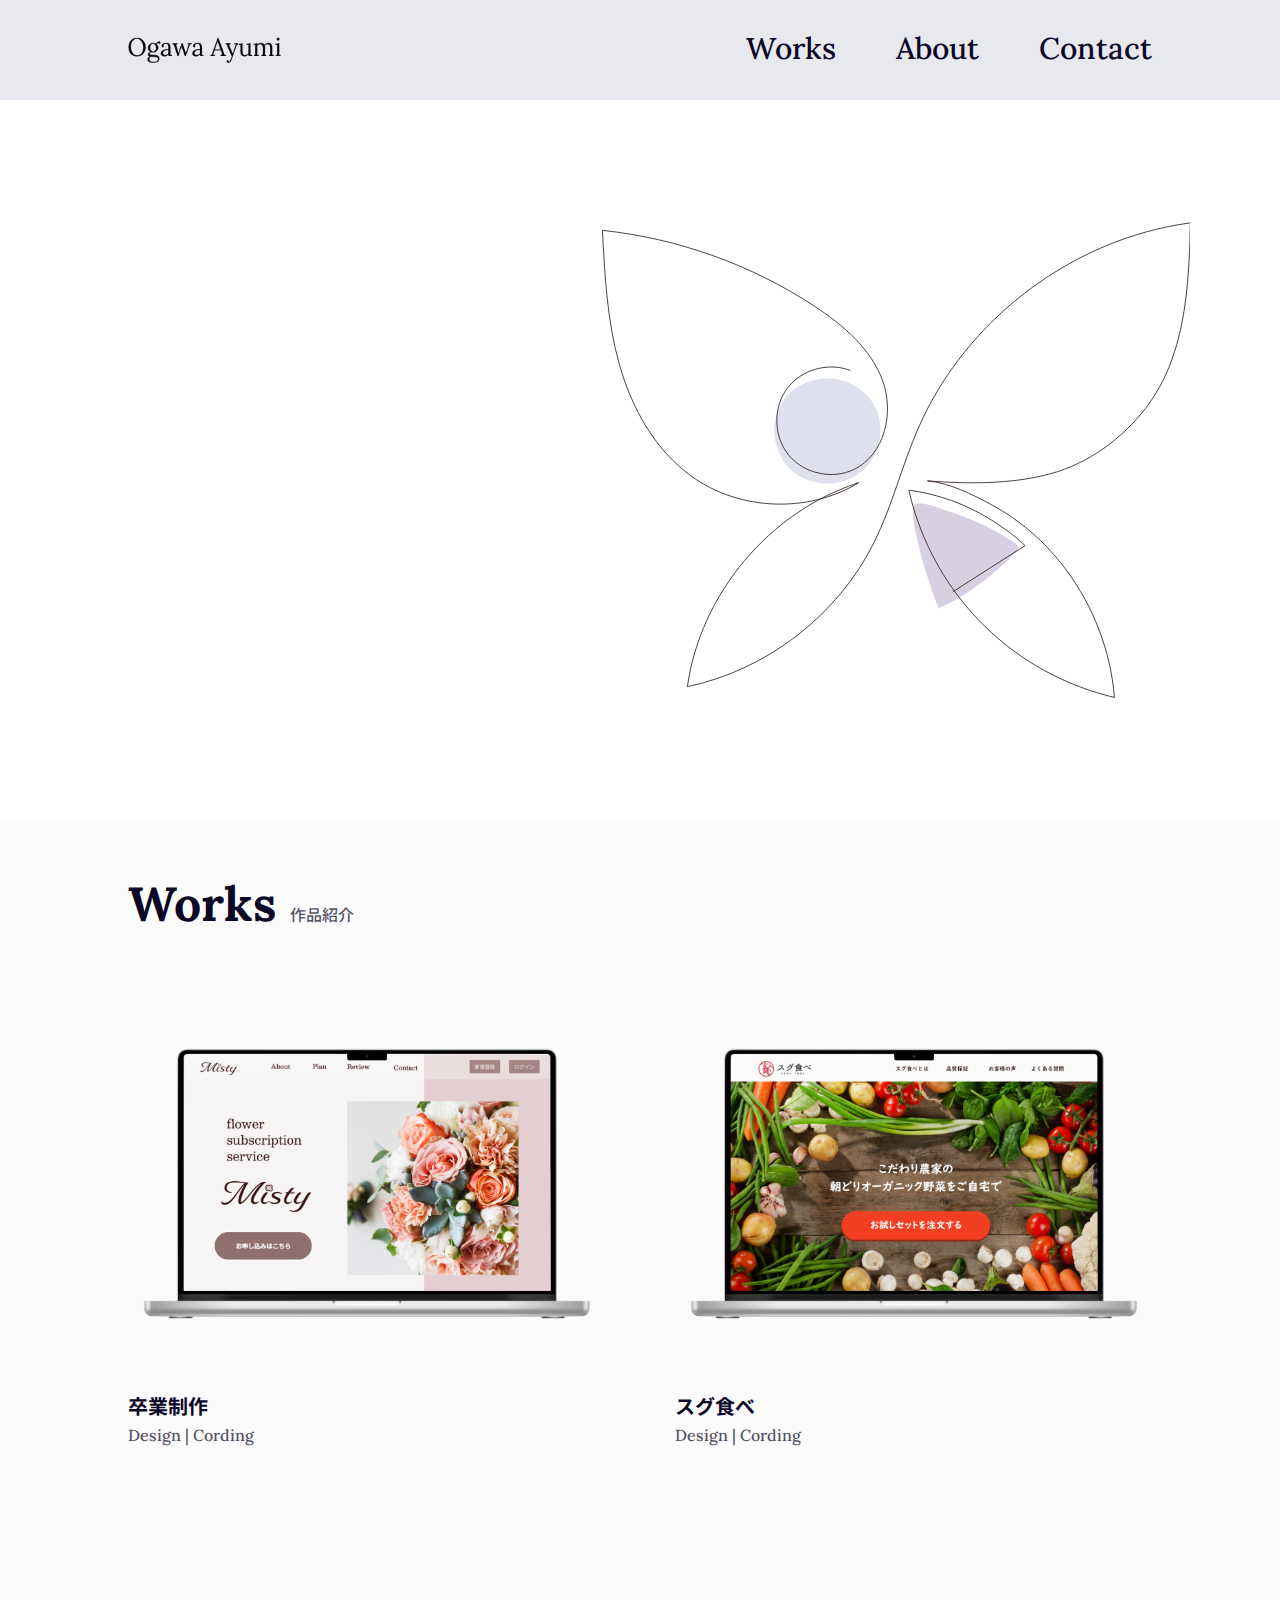
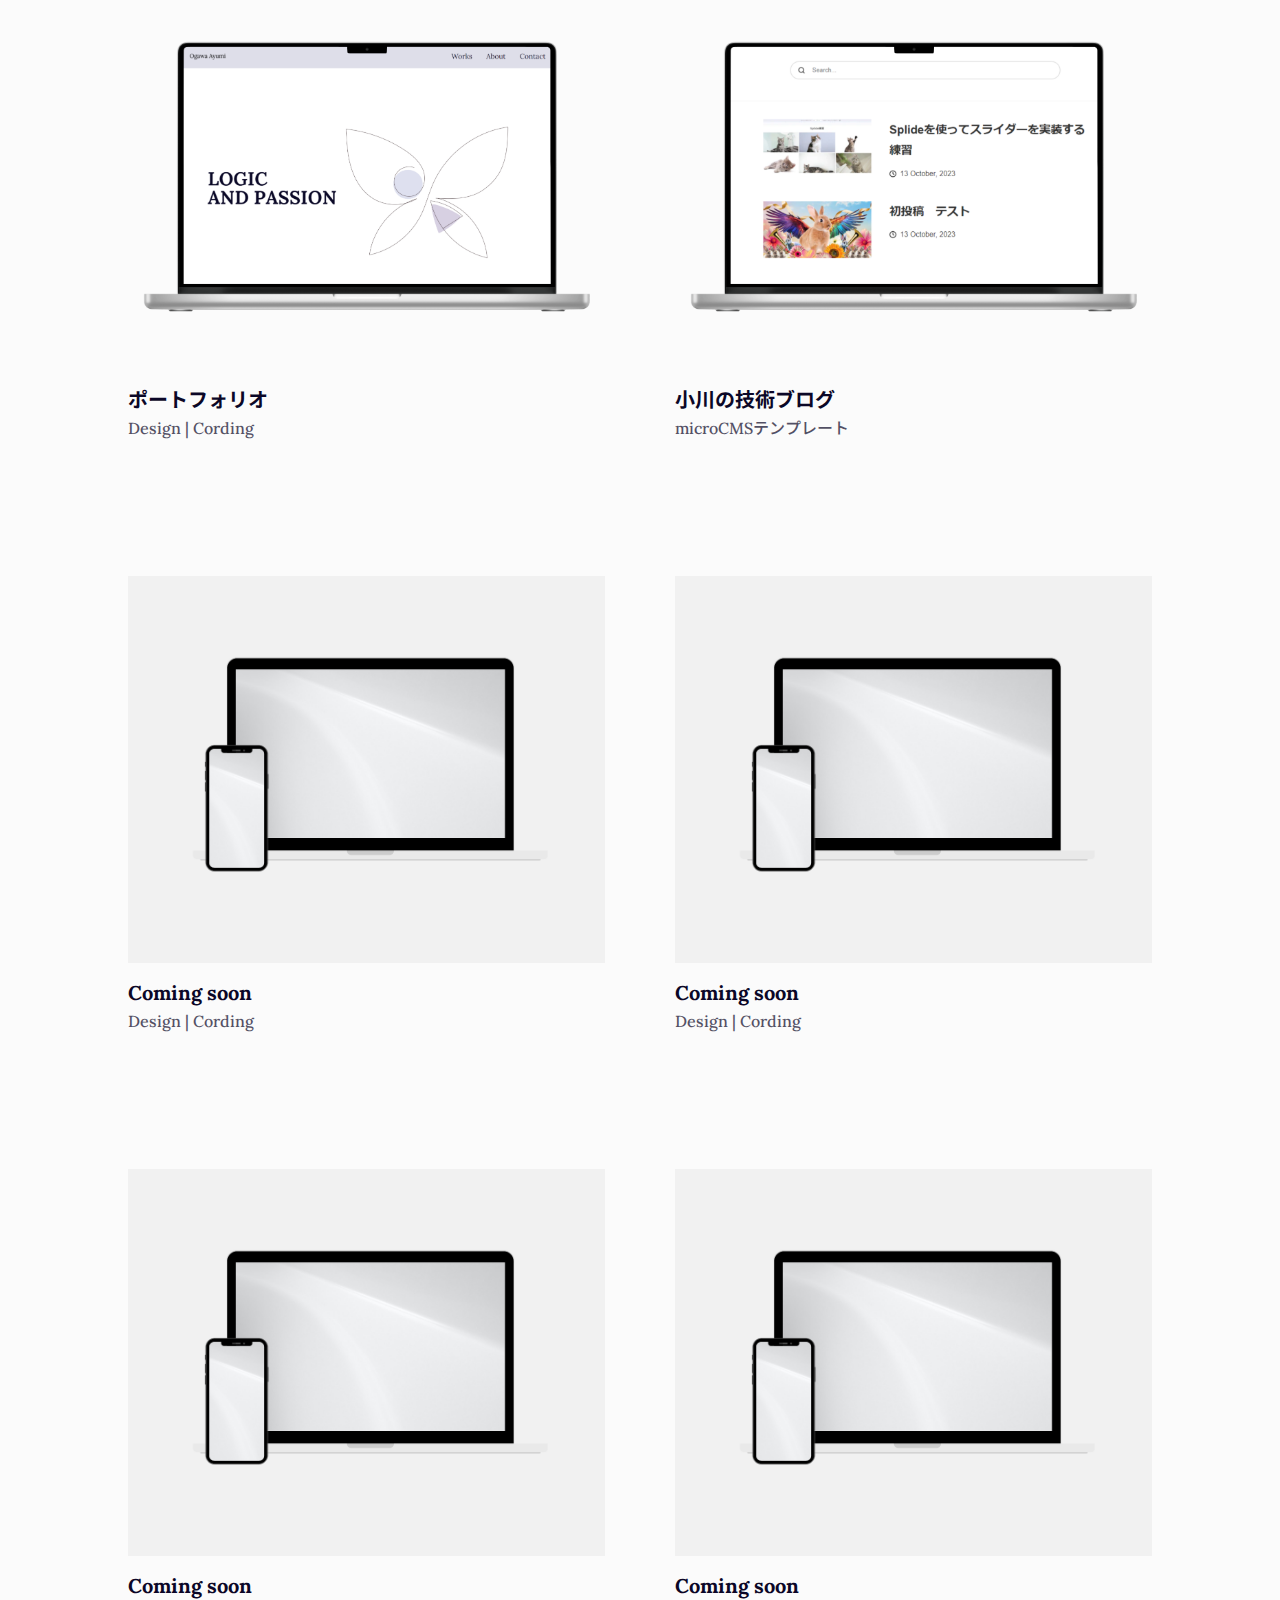
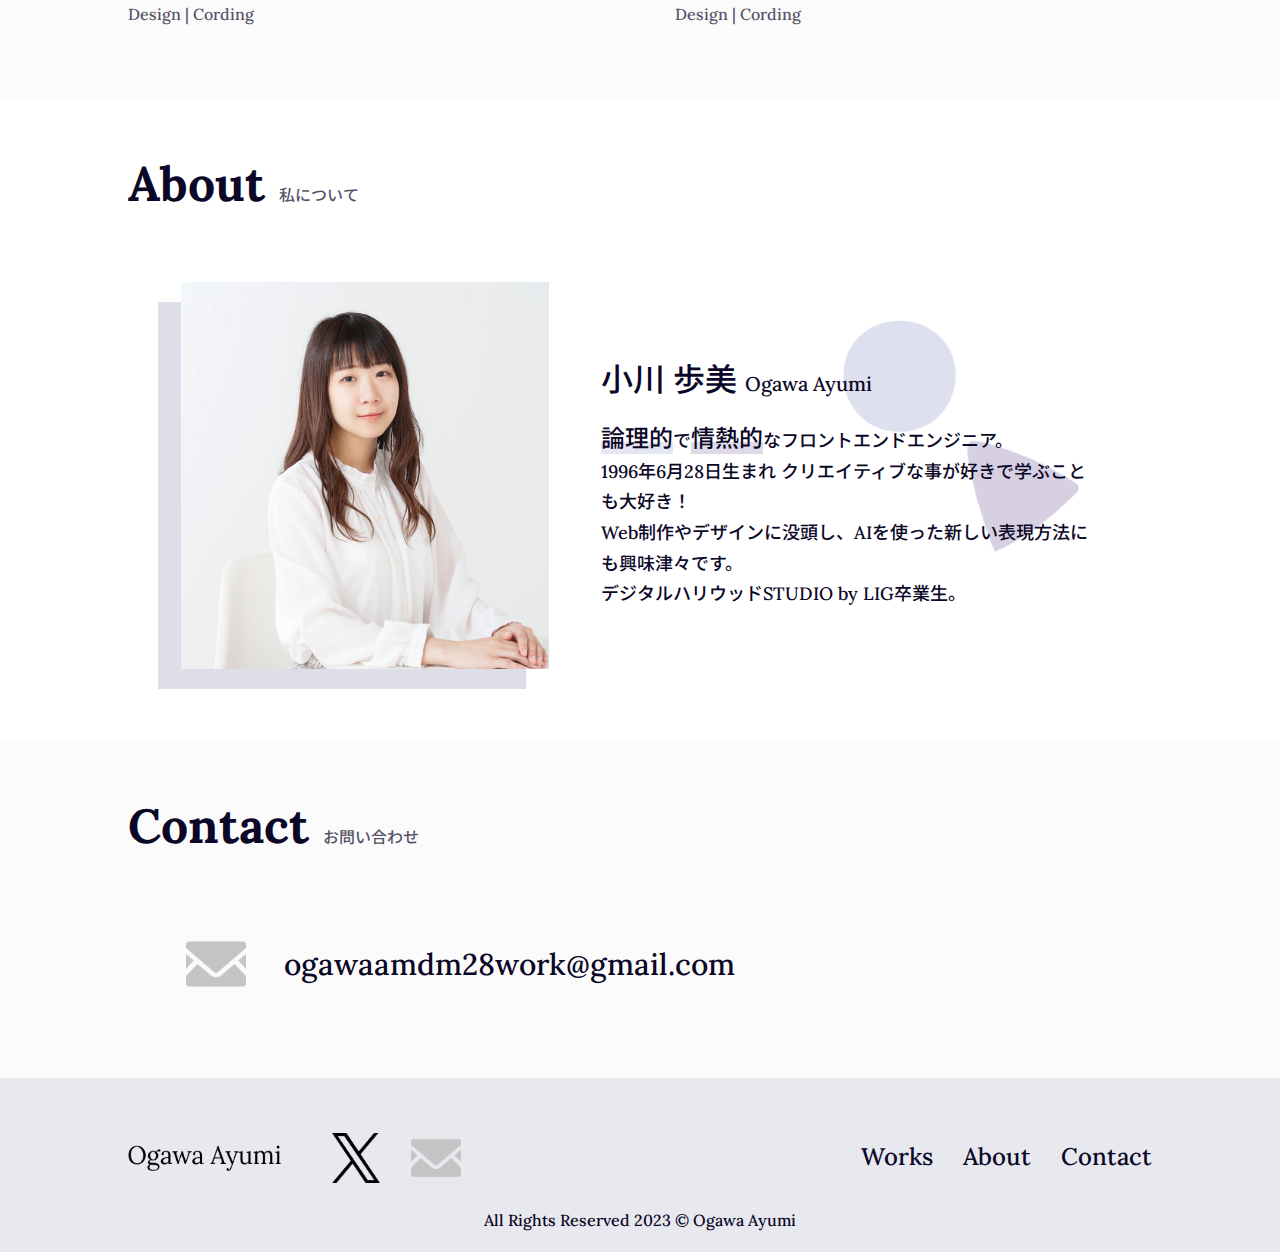
==== index.html @ 49385c25 "Add files via upload" ====
<html>
  <!DOCTYPE html>
  <html lang="ja">
  <head>

    <title>小川歩美のポートフォリオ</title>

  <meta charset="UTF-8">
  <meta name="viewport" content="width=device-width,initial-scale=1">

  <!-- CSSリンク -->
  <link rel="stylesheet" href="css/reset.css">
  <link rel="stylesheet" href="css/common.css">
  <link rel="stylesheet" href="css/svg-anime.css">
  <link rel="stylesheet" href="css/text-anime.css">
  <!-- googleFonts -->
  <link rel="preconnect" href="https://fonts.googleapis.com">
  <link rel="preconnect" href="https://fonts.gstatic.com" crossorigin>
  <link href="https://fonts.googleapis.com/css2?family=Lora:wght@400;700&family=Noto+Sans+JP:wght@400;700&display=swap" rel="stylesheet">

  </head>
  <body>

    <header class="header_a">
      <div class="container">

        <!-- ロゴエリア -->
        <div class="area_logo_header">
          <a class="logo" href="index.html">
            <img src="img/Ogawa Ayumi.png" alt="OgawaAyumi">
          </a>
        </div>

        <!-- ナビゲーション -->
        <nav class="area_nav_header">
          <ul class="list_nav_header">
            <li>
              <a href="#Works">Works</a>
            </li>
            <li>
              <a href="#About">About</a>
            </li>
            <li>
              <a href="#Contact">Contact</a>
            </li>
          </ul>
        </nav>

        <!-- ハンバーガーメニュー -->
        <div id="toggle">
          <div id="toggle-box">
              <span></span>
              <span></span>
              <span></span>
          </div>
      </div>
      
      <div id="nav-content">
          <nav>
              <ul>
                  <li><a href="#Home">Home</a></li>
                  <li><a href="#Works">Works</a></li>
                  <li><a href="#About">About</a></li>
                  <li><a href="#Contact">Contact</a></li>
                  <!-- <li><a href="#">Link5</a></li> -->
              </ul>
          </nav>
      </div>
      

      </div>
    </header>
    
    

<main>


      <!-- セクション1 TOPTEXT -->

      <section>
        <div class="top-text-svg-bg">
          <div class="container2">
          
            <div class="animate seven">
              <span>L</span><span>o</span><span>g</span><span>i</span><span>c</span><br>
              <span>a</span><span>n</span><span>d</span>
              <span>P</span><span>a</span><span>s</span><span>s</span><span>i</span><span>o</span><span>n</span>
              
            </div>

          </div>
      

    
    <!-- セクション2 SVG -->
    <!--?xml version="1.0" encoding="UTF-8"?-->
<div class="svg-bg">
  <div class="svglogo">
  <svg id="_レイヤー_2" data-name="レイヤー 2" xmlns="http://www.w3.org/2000/svg" width="693.9500122070312" height="560.27001953125" viewBox="0 0 693.95 560.27">
  <defs>
    <style>
      .cls-1 {
        fill: none;
        stroke: #301f22;
        stroke-linecap: round;
        stroke-linejoin: round;
      }

      .cls-2 {
        fill: #dee0ef;
      }

      .cls-3 {
        fill: #d7d0e2;
      }
    </style>
  </defs>
  <g id="svg1">
    <g id="g2">
      <path class="cls-3 svg-elem-1" d="M397.34,454.63c35.4-15.99,63.79-39.22,91.44-66.5,2.76-2.72,2.33-7.31-.89-9.46-15.8-10.55-32.54-19.68-49.96-27.26-9.84-4.29-19.9-8.08-30.12-11.36-7.57-2.43-30.82-11.54-38.05-8.5-9.42,3.97,3.52,46.06,5.5,57.6,.94,5.48,20.24,66.31,22.09,65.47Z"></path>
      <path class="cls-2 svg-elem-2" d="M209.03,217.78c-12.3,25.18-5.13,58.35,16.48,76.19,21.61,17.84,55.54,18.61,77.94,1.77,22.39-16.84,31.07-49.66,19.92-75.37-20.58-47.48-91.59-49.16-114.34-2.6Z"></path>
      <path class="cls-1 svg-elem-3" d="M292.45,174.33c-26.14-10.19-58.61-.55-74.96,22.26-16.34,22.81-15.04,56.65,3,78.13,18.05,21.48,51.16,28.6,76.44,16.44,36.3-17.47,47.72-67.03,33.78-104.83-13.95-37.8-46.58-65.44-80.24-87.58C175.85,49.64,89.35,18.7,.5,9.34,3.24,62.59,6.06,116.36,20.56,167.66c14.51,51.3,41.94,100.66,85.26,131.74,56.49,40.53,137.39,43.55,196.75,7.35-104.99,33.85-186.68,131.08-201.92,240.33,93.87-19.63,177.32-84.1,220.02-169.97,21.44-43.11,32.84-90.5,52.09-134.64C428.71,114.17,554.72,19.09,693.45,.5c-1.65,76.57-6,158.75-53.17,219.08-26.82,34.31-65.71,64.27-112.39,76.79-45.74,12.27-97.1,11.91-144.3,8.19,24.88,1.96,53.47,16.24,75.08,27.93,22.96,12.43,44.18,28.19,62.52,46.78,37.65,38.17,64.26,87.02,76.33,139.22,3.14,13.57,5.3,27.38,6.41,41.27-28.06-6.54-95.52-26.2-155.87-86.81-60.84-61.11-80.09-129.33-86.39-157.41,7.35,.98,17.02,2.62,28.17,5.48,12.27,3.15,30.4,8.82,50.87,19.3,14.35,7.35,24.46,14.31,30.52,18.52,13.57,9.43,19.72,15.01,27.37,22.07-28.08,18.36-56.42,35.61-84.5,53.97"></path>
    </g>
  </g>
</svg>
</div>
</div>

</div>
</section>



<!-- セクション3 Works -->
  
<section>
  <div id="Works" class="section3">

      <div class="section3-h2-p-area">
        <h2>Works</h2>
        <p>作品紹介</p>
      </div>

    <!-- 作品 -->
<div class="section3-text-img-bg">
  <div class="section3-text-img-area">

    <div class="section3-flex-column">

    <div class="c-bnr practice03">
      <div class="section3-img-box">
        <a href="pages/works-Misty.html" target="_blank">
        <img src="img/Misty.png" alt="Mistyモックアップ画像">
        </a>
      </div>
    </div>
        


      <div class="section3-text-box">
        <h3>卒業制作</h3>
        <p>Design | Cording</p>
      </div>
    </div>

    <div class="section3-flex-column">

      <div class="c-bnr practice03">
        <div class="section3-img-box">
          <a href="pages/works-sugutabe.html" target="_blank">
          <img src="img/Sugutabe.png" alt="スグ食べモックアップ画像">
          </a>
        </div>
      </div>

      <div class="section3-text-box">
        <h3>スグ食べ</h3>
        <p>Design | Cording</p>
      </div>
    </div>

  </div>

  <!-- 複製 -->
  <div class="section3-text-img-area">
    <div class="section3-flex-column">

      <div class="c-bnr practice03">
        <div class="section3-img-box">
          <a href="pages/works-portfolio.html" target="_blank">
          <img src="img/Ogawa-Work.png" alt="ポートフォリオモックアップ画像">
          </a>
        </div>
      </div>

      <div class="section3-text-box">
        <h3>ポートフォリオ</h3>
        <p>Design | Cording</p>
      </div>
    </div>

    <div class="section3-flex-column">

      <div class="c-bnr practice03">
        <div class="section3-img-box">
          <a href="pages/works-blog.html" target="_blank">
          <img src="img/blog.png" alt="小川の技術ブログ画像">
          </a>
        </div>
      </div>

      <div class="section3-text-box">
        <h3>小川の技術ブログ</h3>
        <p>microCMSテンプレート</p>
      </div>
    </div>
  </div>
    <!-- 複製 -->
    <div class="section3-text-img-area">
      <div class="section3-flex-column">
        <div class="section3-img-box c-bnr practice03">
          <img src="img/mp.png" alt="モックアップ画像">
        </div>
        <div class="section3-text-box">
          <h3>Coming soon</h3>
        <p>Design | Cording</p>
        </div>
      </div>
  
      <div class="section3-flex-column">
        <div class="section3-img-box c-bnr practice03">
          <img src="img/mp.png" alt="モックアップ画像">
        </div>
        <div class="section3-text-box">
          <h3>Coming soon</h3>
        <p>Design | Cording</p>
        </div>
      </div>
    </div>
      <!-- 複製 -->
  <div class="section3-text-img-area">
    <div class="section3-flex-column">
      <div class="section3-img-box c-bnr practice03">
        <img src="img/mp.png" alt="モックアップ画像">
      </div>
      <div class="section3-text-box">
        <h3>Coming soon</h3>
        <p>Design | Cording</p>
      </div>
    </div>

    <div class="section3-flex-column">
      <div class="section3-img-box c-bnr practice03">
        <img src="img/mp.png" alt="名刺">
      </div>
      <div class="section3-text-box">
        <h3>Coming soon</h3>
        <p>Design | Cording</p>
      </div>
    </div>
  </div>

  </div>
  </div>
</section>

<!-- セクション4 About -->
<section>
<div id="About" class="section4">
  <div class="section4-h2-p-area">
    <h2>About</h2>
    <p>私について</p>
  </div>

  <div class="section4-text-img-area">
    <div class="section4-img-box">
      <img src="img/ogawa-ayumi-img1.png" alt="小川の画像">
    </div>
    <div class="section4-text-box">
      <div class="section4-text-box-bg">
      <img src="img/bg-img.png" alt="背景画像">
      </div>
      <p class="p-name"><span>小川 歩美 </span> Ogawa Ayumi</p>
      <p class="p-text">
        <span class="marker-1">論理的</span>で<span class="marker-2">情熱的</span>なフロントエンドエンジニア。<br>
        1996年6月28日生まれ クリエイティブな事が好きで学ぶことも大好き！<br>
        Web制作やデザインに没頭し、AIを使った新しい表現方法にも興味津々です。<br>
        デジタルハリウッドSTUDIO by LIG卒業生。
      </p>

    </div>
  </div>
</div>
</section>

<!-- セクション5 Contact -->
<section>
<div id="Contact" class="section5">
  <div class="section5-h2-p-area">
    <h2>Contact</h2>
    <p>お問い合わせ</p>
  </div>

  <div class="section5-text-img-area">
    <div class="section5-img-box">
      <a href="mailto:ogawaamdm28work@gmail.com">
      <img src="img/mail.png" alt="">
      </a>
    </div>
    <div class="section5-text-box">
      <a href="mailto:ogawaamdm28work@gmail.com">ogawaamdm28work@gmail.com</a>
    </div>
  </div>
</div>
</section>

<!-- フッター -->
<footer>
  <div class="footer">

    <div class="footer-text-img-area">
      <div class="footer-flex">

        <div class="footer-logo-box">
          <a class="logo" href="index.html">
            <img src="img/Ogawa Ayumi.png" alt="OgawaAyumi">
          </a>
        </div>

        <div class="footer-icon-area">
          <div class="footer-icon-box">
            <a href="https://twitter.com/oga251wa00" target="_blank">
            <img src="img/x.png" alt="画像をクリックしてリンク先を開く">
          </a>

          </div>
          <div class="footer-icon-box">
            <a href="mailto:ogawaamdm28work@gmail.com">
            <img src="img/mail.png" alt="メールを送る">
            </a>
          </div>
        </div>
      </div>

      <div class="footer-text-box">

        <ul>
          <li>
            <a href="#Works">Works</a>
          </li>
          <li>
            <a href="#About">About</a>
          </li>
          <li>
            <a href="#Contact">Contact</a>
          </li>
        </ul>
      </div>
    </div>
  </div>



<small>All Rights Reserved 2023 © Ogawa Ayumi</small>

</footer>

</main>

  <!-- Jクエリ読み込み -->
  <script src="js/code.jquery.com_jquery-3.7.0.min.js"></script>

  <!-- 自分の書くJS読み込み -->
  <script src="js/common.js"></script>
  <script src="js/anime.js"></script>
  
  
  </body>
</html>
---- css/common.css ----
@charset "UTF-8";
/* CSS Document */

html {
  font-size: 62.5%; 
  /* 16px * 62.5% = 10px */

  width: 100%;
  box-sizing: border-box;
  scroll-behavior: smooth;
}
body {
  color: #0B0727;
  font-family: 'Lora', 'Noto Sans JP', sans-serif;
  font-weight: 500;
  font-size: 1.6em;
  line-height: 2.4rem;
  text-align: center;
  /*ヘッダーにpositionfixedをつけたとき浮いたスペースをずらしている*/
  /* padding-top: 100px; */
}
.container {
  max-width: 80%;
  margin: 0 auto;
}


/* ヘッダー */
.header_a {
  color: #350f20;
  /* position: fixed; */
  width: 100%;
  background-color: #dedee9b5;
  height: 100px;
}

.header_a > .container {
  height: 100px;
  display: flex;
  align-items: center;
}

.area_logo_header .logo {
    display: block;
    width: 153px;
    height: auto;
}

.area_logo_header .logo img {
    width: 100%;
    height: 100%;
    object-fit: contain;
}


/* ナビゲーション */
.area_nav_header {
  margin-left: auto;
}

/* ナビゲーションリスト */
.list_nav_header {
  display: flex;
  align-items: center;
}

.list_nav_header  > li + li {
  margin-left: 40px;
}

.list_nav_header a {
  font-size: 3rem;
  text-decoration: none;  
  font-weight: 500;
  color: #0B0727;
  margin-left: 20px;
}




#toggle,
#nav-content,
#main {
  display: none;
}

/* ハンバーガーメニュー */
@media screen and (max-width: 1100px) {
  /* 1100px以下の画面幅に適用されるスタイルをここに指定します */
  .area_nav_header {
    display: none;
  }

  #toggle,
  #nav-content,
  #main {
    display: block;
  }

/* h1 {
  font-size: 2.8rem;
  padding-top: 40px;
  margin: 0;
} */

#toggle {
    position: fixed;
    top: 25px;
    right: 25px;
}

#toggle-box {
    position: relative;
    width: 36px;
    height: 36px;
    cursor: pointer;
    margin-right: 20px;
}

#toggle-box > span {
  width: 100%;
  height: 1px;
  left: 0;
  display: block;
  background: #0B0727;
  position: absolute;
  transition: transform .6s ease-in-out, top .5s ease, bottom .5s ease;
}

#toggle-box > span:nth-child(1) {
    top: 0;
}

#toggle-box > span:nth-child(2) {
    top: 50%;
    transform: translatey(-50%);
}

#toggle-box > span:nth-child(3) {
  bottom: 0;
}

#toggle {
    z-index: 1000;
}
/* #main {
    position: relative;  
    z-index: 990;
} */

#nav-content {
    z-index: 900;
    overflow: auto;
    width: 50%;
    height: 100%;
    background: #4d4b57;
    color: #fff;
    position: fixed;
    top: 0;
    right: 0;
    text-align: center;
    transform: translateX(100%);
    transition:  transform 1s cubic-bezier(0.215, 0.61, 0.355, 1);
}

#nav-content ul {
  list-style: none;
}

#nav-content a {
  display: block;
  color: #fff;
  text-decoration: none;
  padding: 30px 0;
  transition: opacity .6s ease;
}

#nav-content a:hover {
  opacity: 0.6;
}

.is-open {
    overflow: hidden;
}

.is-open #toggle-box > span {
    background: #fff;
}

.is-open #toggle-box > span:nth-child(1) {
  top: 50%;
  transform: rotate(45deg) translatey(-50%);
}

.is-open #toggle-box > span:nth-child(2) {
  width: 0;
}

.is-open #toggle-box > span:nth-child(3) {
  top: 50%;
  transform: rotate(-45deg) translatey(-50%);
}

.is-open #nav-content {
  z-index: 999;
  transform: translateX(0);
}

.overlay {
  background: rgba(0,0,0,0.5);
  height: 100vh;
}
}

/* セクション1 */
.top-text-svg-bg {
  width: 100%;
  height: 100%;
  /* background-color: #cdd6ee; */
  display: flex;
  justify-content: center;
}
/* レスポンシブ */
@media screen and (max-width: 1300px) {
  .top-text-svg-bg {
    height: 80vh;
  }
}
@media screen and (max-width: 900px) {
.top-text-svg-bg {
    height: 50vh;
  }
}
@media screen and (max-width: 660px) {
  .top-text-svg-bg {
    height: 40vh;
  }
}




/* セクション2 */
.section2-text-img-area {
  width: 80%;
  height: 50vh;
  /* background-color: #FFC6C6; */
  display: flex;
  padding: 4px;
  margin: 0 auto;
}
.section2-text-box{
  width: 60%;
  height: 100%;
  /* background-color: #B4F5F9; */
  display: grid;
  place-content: center;
}
.section2-text-box p {
  font-size: 2.8rem;
  line-height: 168%;text-align: left;
}
.section2-img-box{
  width: 40%;
  height: 100%;
  /* background-color: #FFDFF6; */
  display: grid;
  place-items: center;
}
.section2-img-box img {
  width: 26vw;
  object-fit: cover;
  transform: rotate(8deg);
  margin-right: 30px;
}

/* セクション2レスポンシブ*/
@media screen and (max-width: 1100px) {
  .section2-text-box p {
    font-size: 2.4rem;
  }


}
@media screen and (max-width: 860px) {
  .section2-text-box p {
    font-size: 1.8rem;
  }
  .section2-text-img-area {
    height: 32vh;
}

}
@media screen and (max-width: 660px) {
  .section2-text-box p {
    font-size: 1.6rem;
  }
  .section2-text-img-area {
    height: 28vh;
}

}
@media screen and (max-width: 460px) {
  .section2-text-box p {
    font-size: 1.1rem;
  }
  .section2-text-img-area {
    height: 26vh;
  }
  .section2-img-box img {
    width: 31vw;
  }
}

/* セクション3 */

.section3 {
  background-color: #FBFBFB;
}

.section3 h2 {
  font-size: 4.8rem;
  line-height: 100%;
  text-align: left;
  /* display: inline-block; */
}
.section3 p {
  opacity: 0.7;
  /* display: inline-block; */
  margin-left: 14px;
}
.section3-h2-p-area {
  display: flex;
  align-items: baseline;
  width: 80%;
  margin: 0 auto;
  padding-top: 60px;
}
.section3-text-img-bg {
  width: 100%;
  /* height: 72vh; */
  /* background-color: #D2FAFF;
  padding: 5px; */
}
.section3-text-img-area {
  width: 80%;
  /* background-color: #FFFDD7; */
  margin: 0 auto;
  /* padding: 10px; */
  display: flex;
  flex-direction: row;
  gap: 70px;
  padding-top: 62px;
}

.section3-flex-column {
  /* 子要素２つが親要素内で50%の幅を占める */
  flex: 1;
  height: 100%;
  display: flex;
  flex-direction: column;
  /* background-color: #d97474;
  padding: 5px; */
}
.section3-img-box {
  width: 100%;
  height: 43vh;
  /* background-color: #FFBEED; */
}
.section3-img-box img{
  width: 100%;
  height: 100%;
  object-fit: cover;
}

.section3-text-box {
  width: 100%;
  height: 16vh;
  /* background-color: #CEF8BF; */
  text-align: left;
}
.section3-text-box h3 {
  font-size: 2rem;
  color: #0B0727;
  line-height: 100%;
  padding: 20px 0 10px 0;
}
.section3-text-box p {
  margin-left: 0px;
  line-height: 100%;
}


/* セクション3レスポンシブ */
@media screen and (max-width: 1100px) {
  .section3-h1-p-area {
    padding-top: 70px;
    }
  .section3-text-img-area {
    flex-direction: column;
    gap: 70px;
    padding-top: 70px;
  }
 .section3-img-box {
  width: 80%;
  height: 43vh;
  margin: 0 auto;
  }
  .section3-text-box {
    width: 80%;
    height: 14vh;
  }
  .section3-flex-column {
    align-items: center;
    justify-content: center;
    margin: 0 auto;
  }
}

@media screen and (max-width: 660px) {
  .section3-img-box {
    width: 80%;
    height: 33vh;
    }
    .section3-text-box {
      width: 80%;
      height: 12vh;
    }
}

@media screen and (max-width: 460px) {
  .section3-img-box {
    width: 80%;
    height: 24vh;
    }
    .section3-text-box {
      width: 80%;
      height: 8vh;
    }
    .section3-text-img-area {
      flex-direction: column;
      gap: 60px;
      padding-top: 60px;
    }
  .section3-h2-p-area {
    padding-top: 60px;
    }
    .section3 h2 {
      font-size: 3.4rem;
    }
    .section3-text-box h3 {
      font-size: 1.6rem;
      padding: 10px 0 10px 0;
  }
}

/* セクション4 */
.section4 {
  background-color: #ffffff;
}
.section4-h2-p-area {
  display: flex;
  align-items: baseline;
  width: 80%;
  margin: 0 auto;
  padding-top: 60px;
}
.section4 h2 {
  font-size: 4.8rem;
  line-height: 100%;
  text-align: left;
}
.section4 p {
  opacity: 0.7;
  margin-left: 14px;
}
.section4-text-img-area {
  width: 80%;
  height: 46vh;
  /* background-color: #FFFDD7; */
  margin: 0 auto;
  display: flex;
  flex-direction: row;
  padding: 60px 0;
  align-items: center;
  justify-content: center;
  gap: 38px;
}
.section4-img-box {
  width: 36%;
  height: 43vh;
  box-shadow: -23px 20px 0px 0px #dedee9;
  border-radius: 0px;
}
.section4-img-box img {
  width: 100%;
  height: 100%;
  object-fit: cover;
}
.section4-text-box {
  width: 50%;
  height: 43vh;
  /* background-color: #A6F0A0; */
  text-align: left;
  display: grid;
  place-content: center;
  position: relative;
}
  .section4-text-box-bg {
    width: 46%;
    position: absolute;
    left: 50%;
    top: 10%;
}
.section4-text-box-bg img {
  width: 100%;
  height: 100%;
  object-fit: cover;
}


.section4-text-box > .p-name {
  font-size: 2rem;
  opacity: 1;
  line-height: 100%;
  padding: 30px 0 30px 0;
  z-index: 10;
}
.p-name span {
  font-size: 3.2rem;
}
.section4-text-box > .p-text {
  font-size: 1.8rem;
  opacity: 1;
  line-height: 170%;
  z-index: 10;
}
.section4-text-box > .p-text span {
  font-size: 2.4rem;
}
/* マーカー */
.marker-1 {
  background:linear-gradient(transparent 60%, rgba(222, 224, 239, 0.8) 30%); 
  display: inline;                                                        
}
.marker-2 {
  background:linear-gradient(transparent 60%, rgba(215, 208, 226, 0.8) 30%); 
  display: inline;                                                        
}


/* セクション4レスポンシブ */
@media screen and (max-width: 1100px) {
    .section4-h2-p-area {
    padding-top: 70px;
  }
}
@media screen and (max-width: 1200px) {
  .section4-img-box {
    height: 34vh;
  }
  .section4-text-box {
    height: 34vh;
  }
  .section4-text-img-area {
    height: 31vh;
    gap: 38px;
  }
}
@media screen and (max-width: 980px) {
  .section4-text-img-area {
    width: 80%;
    height: 65vh;
    flex-direction: column;
    padding: 60px 0;
    gap: 38px;
  }

  .section4-img-box {
    width: 60%;
    height: 31vh;
  }
  .section4-text-box {
    width: 70%;
    height: 28vh;
  }
  .section4-text-box-bg {
    width: 38%;
    position: absolute;
    left: 60%;
    top: 6%;
  }
}
@media screen and (max-width: 660px) {
  .section4-text-img-area {
    height: 62vh;
  }
  .section4-img-box {
    width: 60%;
    height: 36vh;
  }
  .section4-text-box {
    width: 80%;
    height: 33vh;
  }
  .section4-text-box-bg {
    width: 46%;
    position: absolute;
    left: 54%;
    top: 5%;  
  }
}
@media screen and (max-width: 460px) {
  .section4 h2 {
    font-size: 3.4rem;
  }
  .section4-h2-p-area {
    padding-top: 60px;
  }
  .section4-text-img-area {
    height: 62vh;
  }
  .section4-img-box {
    width: 80%;
    height: 34vh;
  }
  .section4-text-box {
    width: 80%;
    height: 34vh;
  }
  .section4-text-box > .p-name {
    font-size: 1.6rem;
    opacity: 1;
    line-height: 100%;
    padding: 10px 0 26px 0;
  }
  .p-name span {
    font-size: 2.6rem;
  }
  .section4-text-box > .p-text {
    font-size: 1.4rem;
    opacity: 1;
    line-height: 160%;
  }
  .section4-text-box-bg {
    width: 50%;
    position: absolute;
    left: 52%;
    top: 12%;
  }
}

/* 大きい画面レスポンシブ */
@media screen and (min-width: 1400px) {
  .section4-text-box > .p-text {
    line-height: 200%;
  }
}





/* セクション5 */
.section5 {
  background-color: #FBFBFB;
}
.section5-h2-p-area {
  display: flex;
  align-items: baseline;
  width: 80%;
  margin: 0 auto;
  padding-top: 60px;
}
.section5 h2 {
  font-size: 4.8rem;
  line-height: 100%;
  text-align: left;
}
.section5 p {
  opacity: 0.7;
  margin-left: 14px;
}

.section5-text-img-area {
  width: 80%;
  height: 12vh;
  /* background-color: #FEFFE1; */
  margin: 0 auto;
  display: flex;
  flex-direction: row;
  padding: 60px 0;
  align-items: center;
  justify-content: center;
  gap: 28px;
}
.section5-img-box {
  width: 80px;
  height: 80px;
  /* background-color: #FFAEDF; */
  display: flex;
  justify-content: center;
  align-items: center;
}
.section5-img-box img {
  width: 60px;
  height: 60px;
  object-fit: contain;
}
.section5-text-box {
  width: 80%;
  height: 80px;
  /* background-color: #A6FFFA; */
  display: flex;
  align-items: center;
}

.section5-text-box a {
  font-size: clamp(1rem, 0.388rem + 2.61vw, 3rem);
  color: #0B0727;
  text-decoration: none;

}


/* セクション5レスポンシブ */
@media screen and (max-width: 1100px) {
  .section5-h2-p-area {
  padding-top: 70px;
  }
}

@media screen and (max-width: 460px) {
  .section5 h2 {
    font-size: 3.4rem;
  }
  .section5-h2-p-area {
    padding-top: 60px;
  }
  .section5-img-box {
    width: 60px;
    height: 60px;
  }
  .section5-text-box {
    width: 80%;
    height: 60px;
  }
}

/* フッター */
footer {
  background-color: #dedee9b5;
  padding: 30px 0 20px 0;
}
.footer {
  /* padding: 30px 0 30px 0; */
}
.footer-text-img-area {
  width: 80%;
  height: 100px;
  /* background-color: #fff9da; */
  display: flex;
  flex-direction: row;
  align-items: center;
  margin: 0 auto;
  justify-content: space-between;
}
.footer-logo-box {
    width: 153px;
    height: 100%;
}
.footer-logo-box img {
  width: 100%;
  height: 100%;
  object-fit: contain;
}
.footer-icon-area {
  width: 170px;
  height: 100%;
  /* background-color: #ABBEFF; */
  display: flex;
  align-items: center;
  gap: 30px;
  justify-content: center;
}
.footer-icon-box {
  width: 50px;
  height: 50px;
}
.footer-icon-box img {
  width: 100%;
  height: 100%;
  object-fit: contain;
}
.footer-flex {
  display: flex;
  align-items: center;
  gap: 30px;
  /* border: 2px solid; */
  height: 100%;
}
.footer-text-box {
  /* background-color: #CDB3BB; */
  display: flex;
  align-items: center;
  height: 100%;
}
.footer-text-box ul {
  list-style: none;
  display: flex;
}
.footer-text-box ul a {
  font-size: 2.4rem;
  margin-left: 30px;
  text-decoration: none;
  color: #0B0727;
}

footer small {

}

/* フッターレスポンシブ */
@media screen and (max-width: 900px) {
  .footer-text-img-area {
    height: 80px;
  }
  .footer-logo-box {
    width: 100px;
  }
  .footer-flex {
    gap: 10px;
  }
  .footer-icon-box {
    width: 38px;
    height: 38px;
  }
  .footer-icon-area {
    width: 125px;
    gap: 20px;
  }
  .footer-text-box ul a {
    font-size: 2rem;
    margin-left: 20px;
  }
} 
@media screen and (max-width: 660px) {
  .footer-text-img-area {
    flex-direction: column-reverse;
}
  .footer-flex {
    height: 100%;
    justify-content: space-between;
    width: 100%;
  }
}

/* ホバーアニメーション */
.c-bnr.practice03 {
  position: relative;
  transition: .6s cubic-bezier(0.33, 1, 0.68, 1);
  overflow: hidden; /* オーバーフローを隠すために追加 */
}

.c-bnr.practice03 a { /* リンク要素に対するスタイルを追加 */
  display: block;
  position: relative;
  z-index: 1; /* リンク要素を擬似要素よりも手前に配置 */
}

.c-bnr.practice03::before,
.c-bnr.practice03::after {
  content: "";
  display: block;
  position: absolute;
  margin: auto;
  top: 0;
  left: 0;
  margin: auto;
  transition: .6s cubic-bezier(0.33, 1, 0.68, 1);
  opacity: 0;
  z-index: 0; /* 擬似要素をリンク要素よりも背後に配置 */
}

/* 以下のスタイルは変更しないでください */
.c-bnr.practice03::before {
  background: rgba(193, 192, 211, 0.6);
  width: 100%;
  height: 100%;
}

.c-bnr.practice03::after {
  color: #fff;
  content: "Coming soon";
  font-size: 22px;
  font-weight: bold;
  display: flex;
  text-align: center;
  justify-content: center;
  align-items: center;
  bottom: 0;
  right: 0;
}

.c-bnr.practice03:hover::before,
.c-bnr.practice03:hover::after {
  opacity: 1;
}

.c-bnr.practice03:hover::after {
  letter-spacing: 0.1em;
}

.c-bnr.practice03:hover {
  transform: scale(0.9);
}
---- css/svg-anime.css ----
/***************************************************
 * Generated by SVG Artista on 9/27/2023, 1:51:46 AM
 * MIT license (https://opensource.org/licenses/MIT)
 * W. https://svgartista.net
 **************************************************/

 .svg-bg {
    width: 50%;
    /* background-color: #f5d5ff; */
    display: grid;
    place-content: center;
 }

 .svglogo {
  width: 100%;
  height: 100%;
 }

 /* #_レイヤー_2 {
  width: 400px;
  height: 320px;
}
 */


 /* レスポンシブ */
 @media screen and (max-width: 1300px) {
   #_レイヤー_2 {
    width: 46vw;
  }
 }

 /* 大きい画面のレスポンシブ */
 @media screen and (min-width: 1400px) {
  .svglogo {
    width: 100%;
    height: 100%;
    position: relative;
    right: 20%;
  }
 }


 svg .svg-elem-1 {
    stroke-dashoffset: 384.09356689453125px;
    stroke-dasharray: 384.09356689453125px;
    fill: transparent;
    -webkit-transition: stroke-dashoffset 2.4s linear 1s,
                          fill 0.7s cubic-bezier(0.47, 0, 0.745, 0.715) 0.8s;
            transition: stroke-dashoffset 2.4s linear 1s,
                  fill 0.7s cubic-bezier(0.47, 0, 0.745, 0.715) 0.8s;
  }
  
  svg.active .svg-elem-1 {
    stroke-dashoffset: 0;
    fill: rgb(215, 208, 226);
  }
  
  svg .svg-elem-2 {
    stroke-dashoffset: 395.23175048828125px;
    stroke-dasharray: 395.23175048828125px;
    fill: transparent;
    -webkit-transition: stroke-dashoffset 2.4s linear 1.4s,
                          fill 0.7s cubic-bezier(0.47, 0, 0.745, 0.715) 1.1s;
            transition: stroke-dashoffset 2.4s linear 1.4s,
                  fill 0.7s cubic-bezier(0.47, 0, 0.745, 0.715) 1.1s;
  }
  
  svg.active .svg-elem-2 {
    stroke-dashoffset: 0;
    fill: rgb(222, 224, 239);
  }
  
  svg .svg-elem-3 {
    stroke-dashoffset: 3963.71435546875px;
    stroke-dasharray: 3963.71435546875px;
    -webkit-transition: stroke-dashoffset 2.4s linear 1.8s,
                          fill 0.7s cubic-bezier(0.47, 0, 0.745, 0.715) 1.4s;
            transition: stroke-dashoffset 2.4s linear 1.8s,
                  fill 0.7s cubic-bezier(0.47, 0, 0.745, 0.715) 1.4s;
  }
  
  svg.active .svg-elem-3 {
    stroke-dashoffset: 0;
  }
---- css/text-anime.css ----
.container2 {
	width: 40%;
    font-weight: 900;
    text-transform: uppercase;
    /* background: #f4ffd2; */
    display: grid;
    place-content: center;
}


/* a, a:link, a:visited {
  text-decoration: none;
  padding: 9px 15px;
  border: 1px solid #ececec;
  border-radius: 5px;
  color: gray;
} */

.animate {
    font-size: 80px;
    line-height: 100%;
    text-align: left;
    position: absolute;
    top: 50vh;
    left: 8vh;
}
/* レスポンシブ */ 
@media screen and (max-width: 1300px) {
	.animate {
		font-size: 60px;
		line-height: 100%;
		position: absolute;
		top: 42vh;
		left: 14vh;
	}
}
@media screen and (max-width: 920px) {
	.animate {
		font-size: 50px;
		top: 30vh;
		left: 8vh;
	}
}
@media screen and (max-width: 660px) {
	.animate {
		font-size: 28px;
		top: 28vh;
		left: 6vh;
	}
}
@media screen and (max-width: 420px) {
	.animate {
    font-size: 28px;
    top: 28vh;
    left: 3vh;
	}
}
@media screen and (max-width: 375px) {
	.animate {
		font-size: 24px;
		top: 33vh;
		left: 3vh;
	}
}


 /* 大きい画面のレスポンシブ */
 @media screen and (min-width: 1400px) {
	.animate {
		font-size: 80px;
		line-height: 100%;
		text-align: left;
		position: absolute;
		top: 50%;
		left: 14%;
		}
   }

.animate span {
	display: inline-block;
}


.animate span:nth-of-type(2) {
	animation-delay: .05s;
}
.animate span:nth-of-type(3) {
	animation-delay: .1s;
}
.animate span:nth-of-type(4) {
	animation-delay: .15s;
}
.animate span:nth-of-type(5) {
	animation-delay: .2s;
}
.animate span:nth-of-type(6) {
	animation-delay: .25s;
}
.animate span:nth-of-type(7) {
	animation-delay: .3s;
}
.animate span:nth-of-type(8) {
	animation-delay: .35s;
}
.animate span:nth-of-type(9) {
	animation-delay: .4s;
}
.animate span:nth-of-type(10) {
	animation-delay: .45s;
}
.animate span:nth-of-type(11) {
	animation-delay: .5s;
}
.animate span:nth-of-type(12) {
	animation-delay: .55s;
}
.animate span:nth-of-type(13) {
	animation-delay: .6s;
}
.animate span:nth-of-type(14) {
	animation-delay: .65s;
}
.animate span:nth-of-type(15) {
	animation-delay: .7s;
}
.animate span:nth-of-type(16) {
	animation-delay: .75s;
}
.animate span:nth-of-type(17) {
	animation-delay: .8s;
}
.animate span:nth-of-type(18) {
	animation-delay: .85s;
}
.animate span:nth-of-type(19) {
	animation-delay: .9s;
}
.animate span:nth-of-type(20) {
	animation-delay: .95s;
}

  

/* Animation Seven */


.seven span {
	color: #0B0727;
	opacity: 0;
	transform: translate(-150px, 0) scale(.3);
	animation: leftRight .9s forwards;
}


@keyframes leftRight {
	40% {
		transform: translate(50px, 0) scale(.7);
		opacity: 1;
		color: #0B0727;
	}

	60% {
		color: #3818b4;
	}

	80% {
		transform: translate(0) scale(2);
		opacity: 0;
	}

	100% {
		transform: translate(0) scale(1);
		opacity: 1;
	}
}
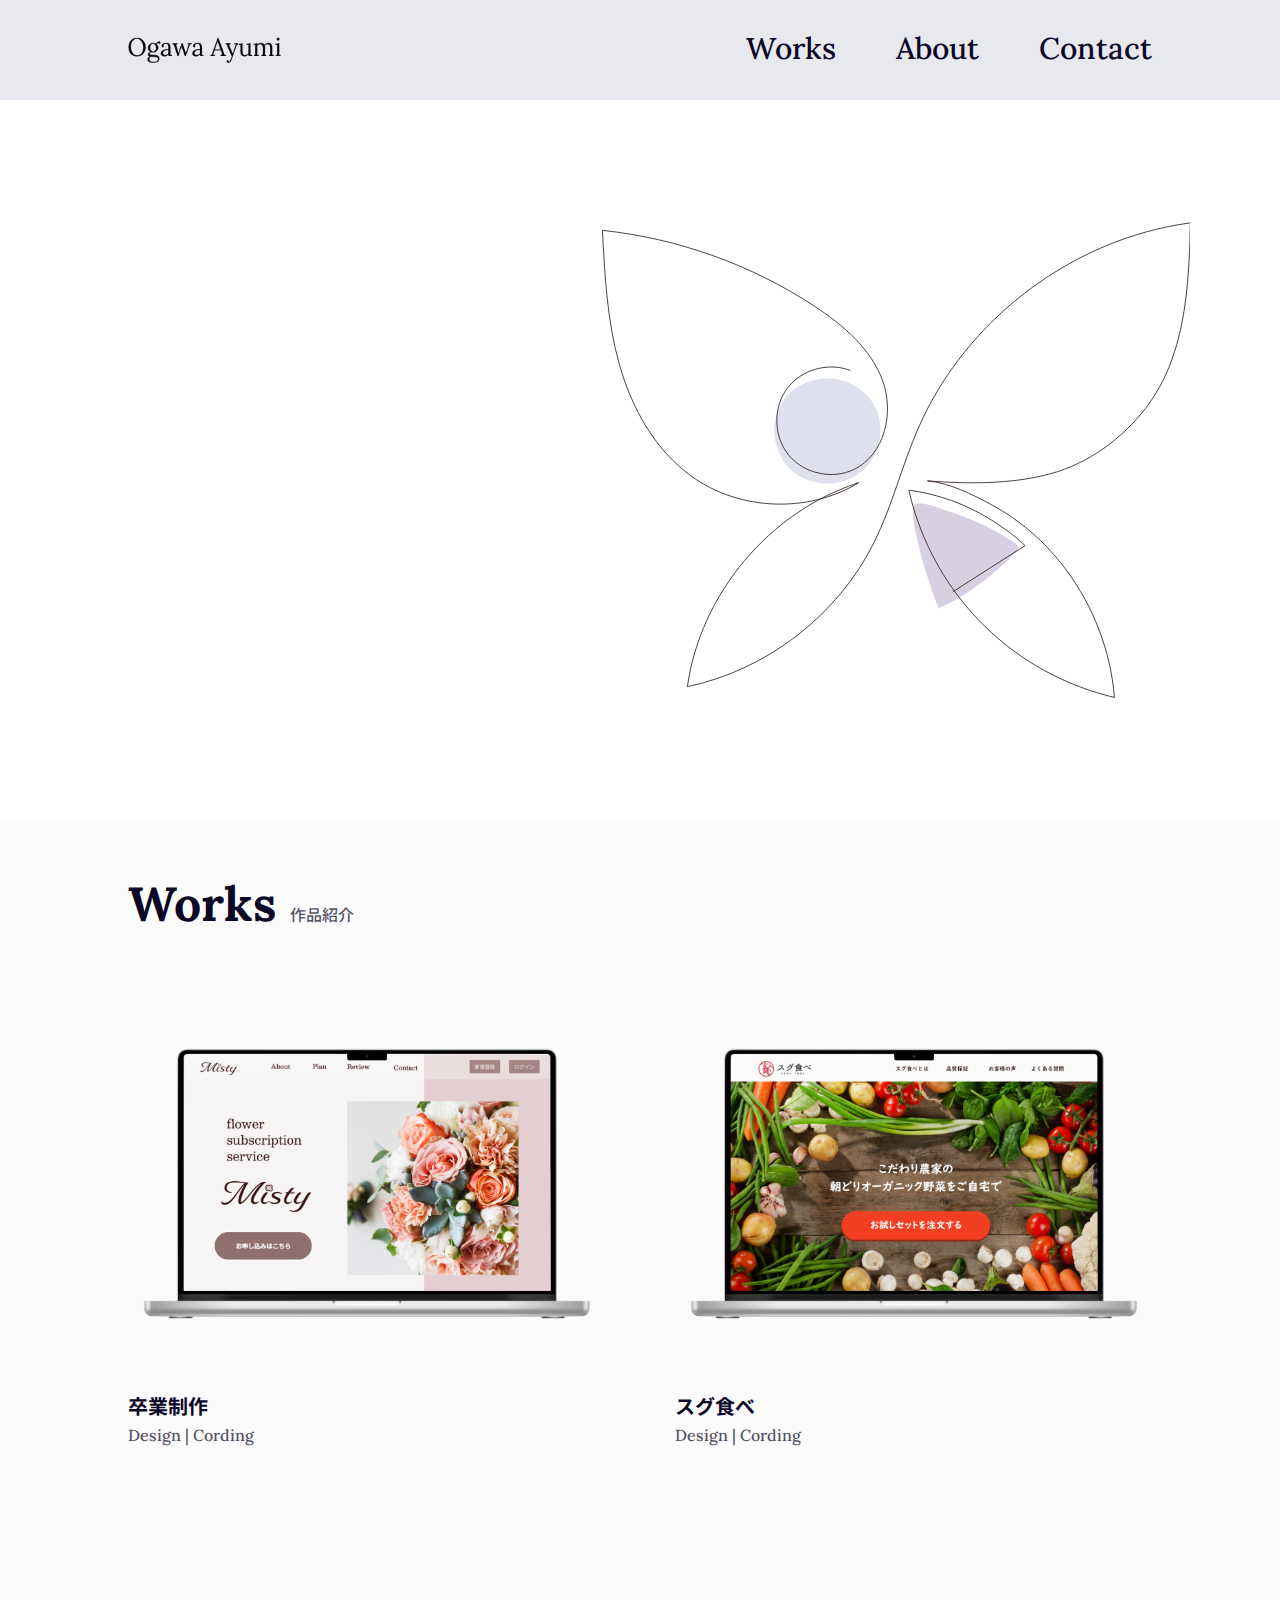
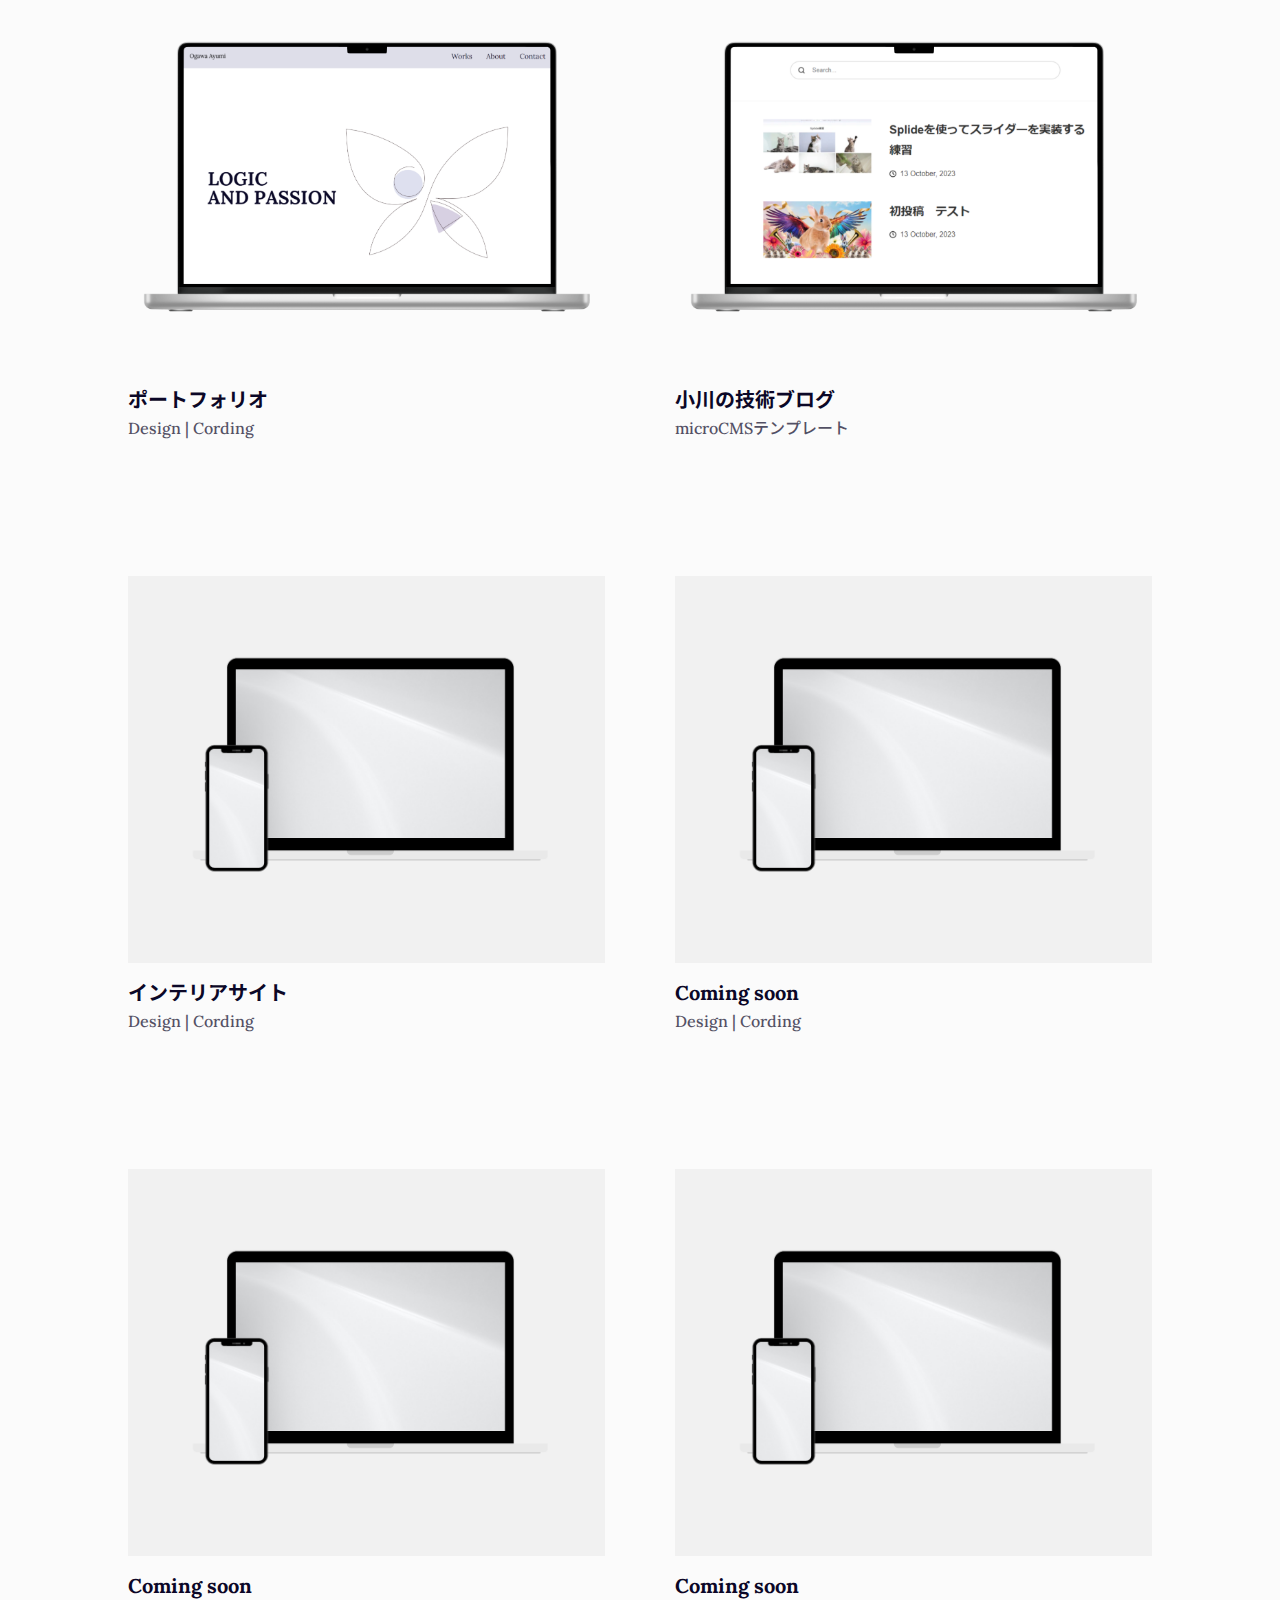
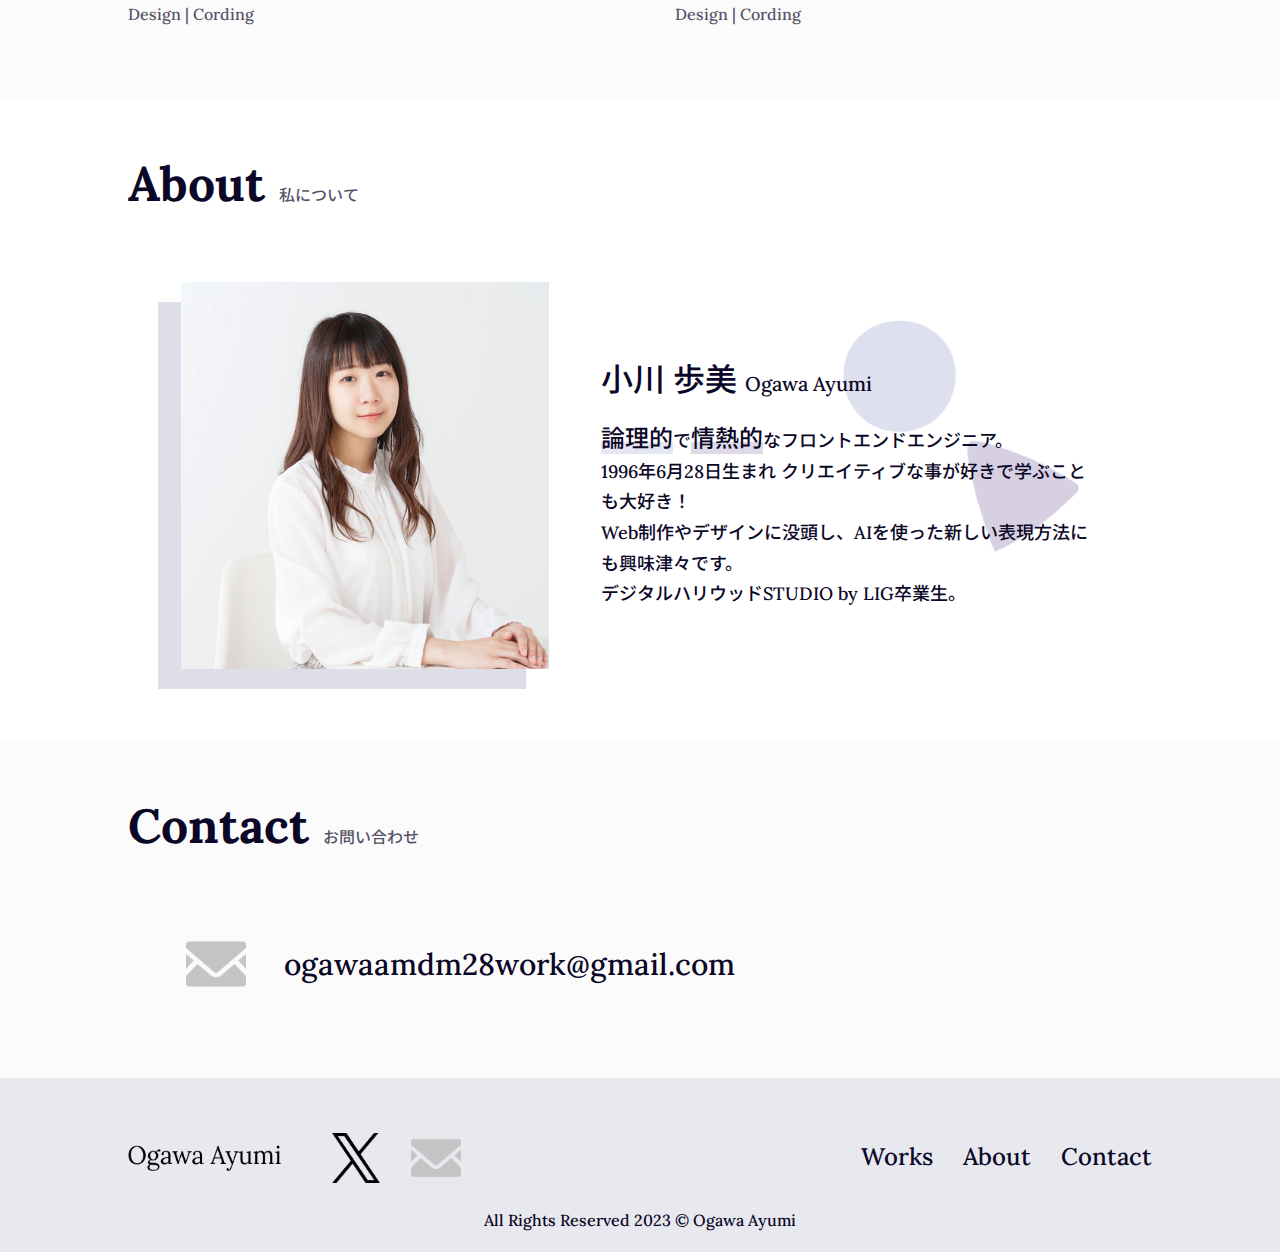
==== commit 15a94b04: "ポートフォリオ修正2023-10-23" ====
--- a/index.html
+++ b/index.html
@@ -218,15 +218,22 @@
   </div>
     <!-- 複製 -->
     <div class="section3-text-img-area">
+
+
       <div class="section3-flex-column">
-        <div class="section3-img-box c-bnr practice03">
-          <img src="img/mp.png" alt="モックアップ画像">
-        </div>
-        <div class="section3-text-box">
-          <h3>Coming soon</h3>
-        <p>Design | Cording</p>
-        </div>
-      </div>
+      <div class="c-bnr practice03">
+        <div class="section3-img-box">
+          <a href="pages/works-interior-site.html" target="_blank">
+          <img src="img/mp.png" alt="インテリアサイト">
+          </a>
+        </div>
+      </div>
+
+      <div class="section3-text-box">
+        <h3>インテリアサイト</h3>
+        <p>Design | Cording</p>
+      </div>
+    </div>
   
       <div class="section3-flex-column">
         <div class="section3-img-box c-bnr practice03">
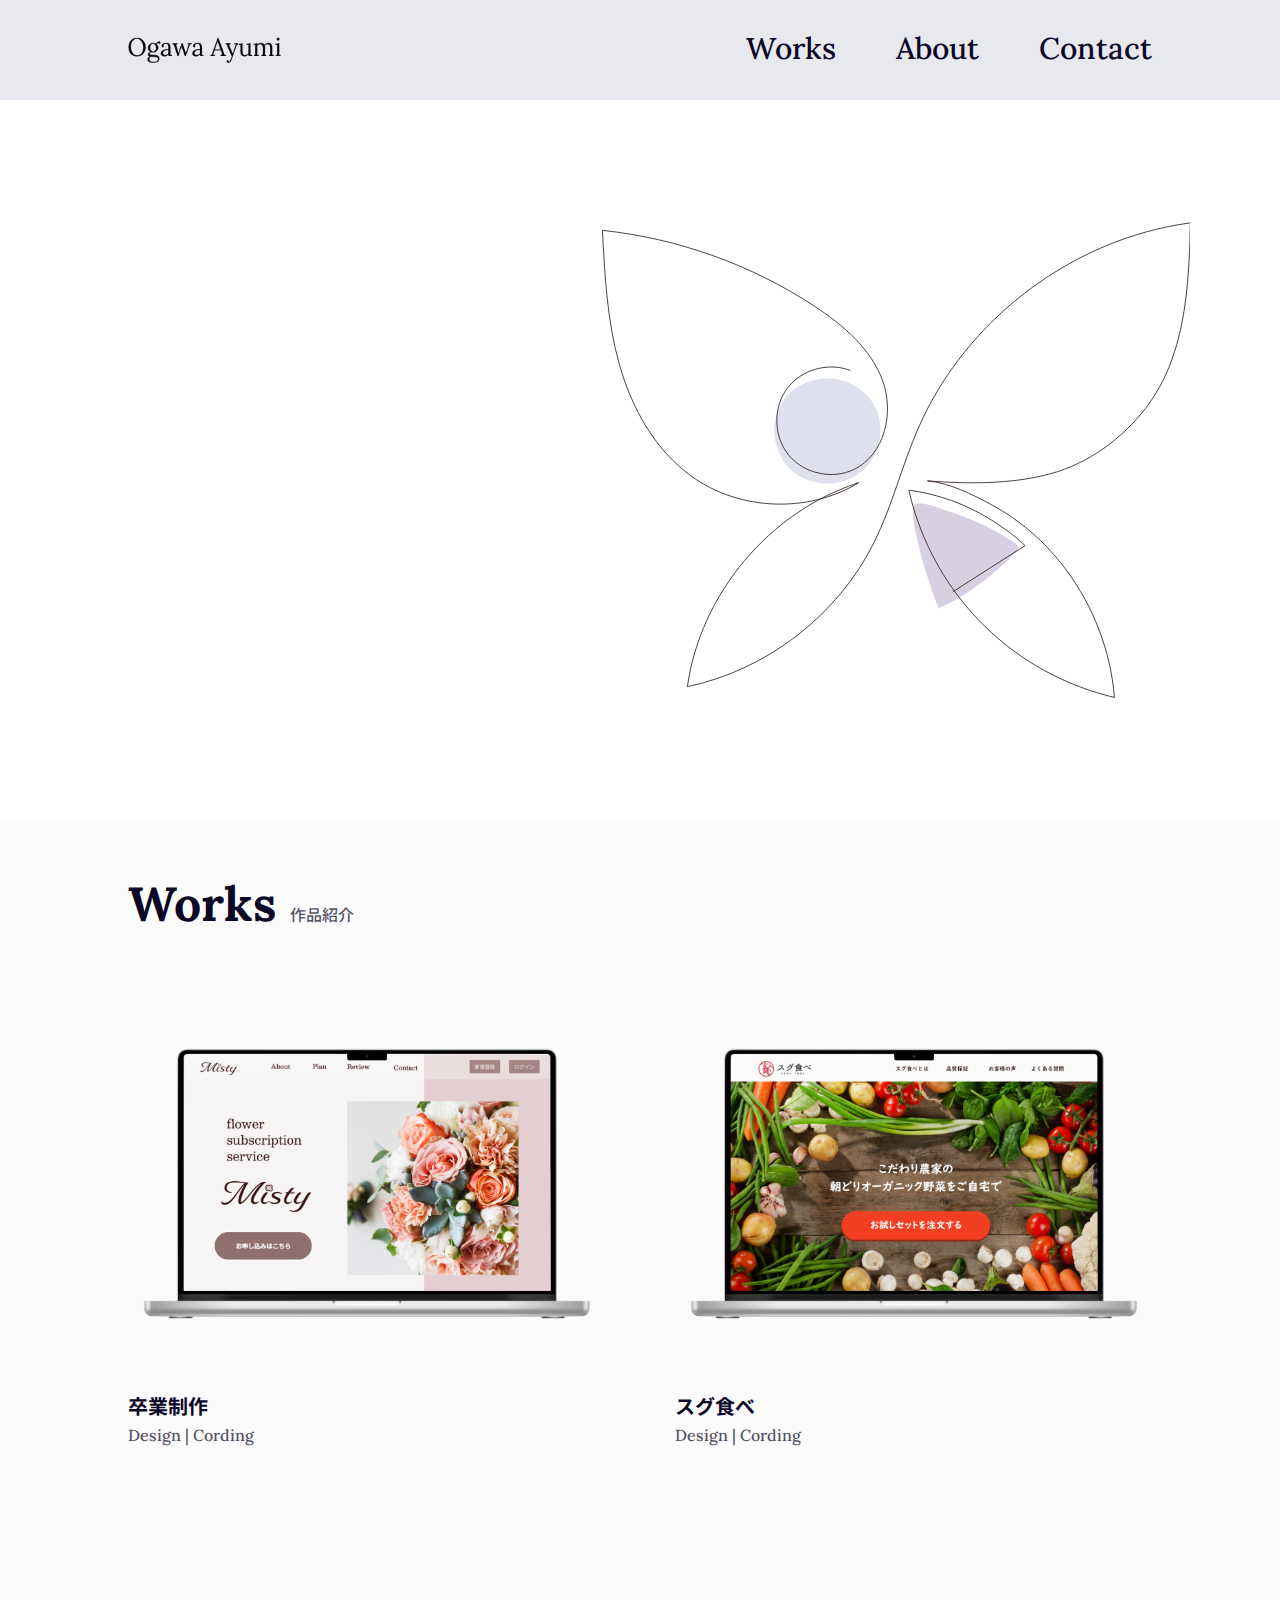
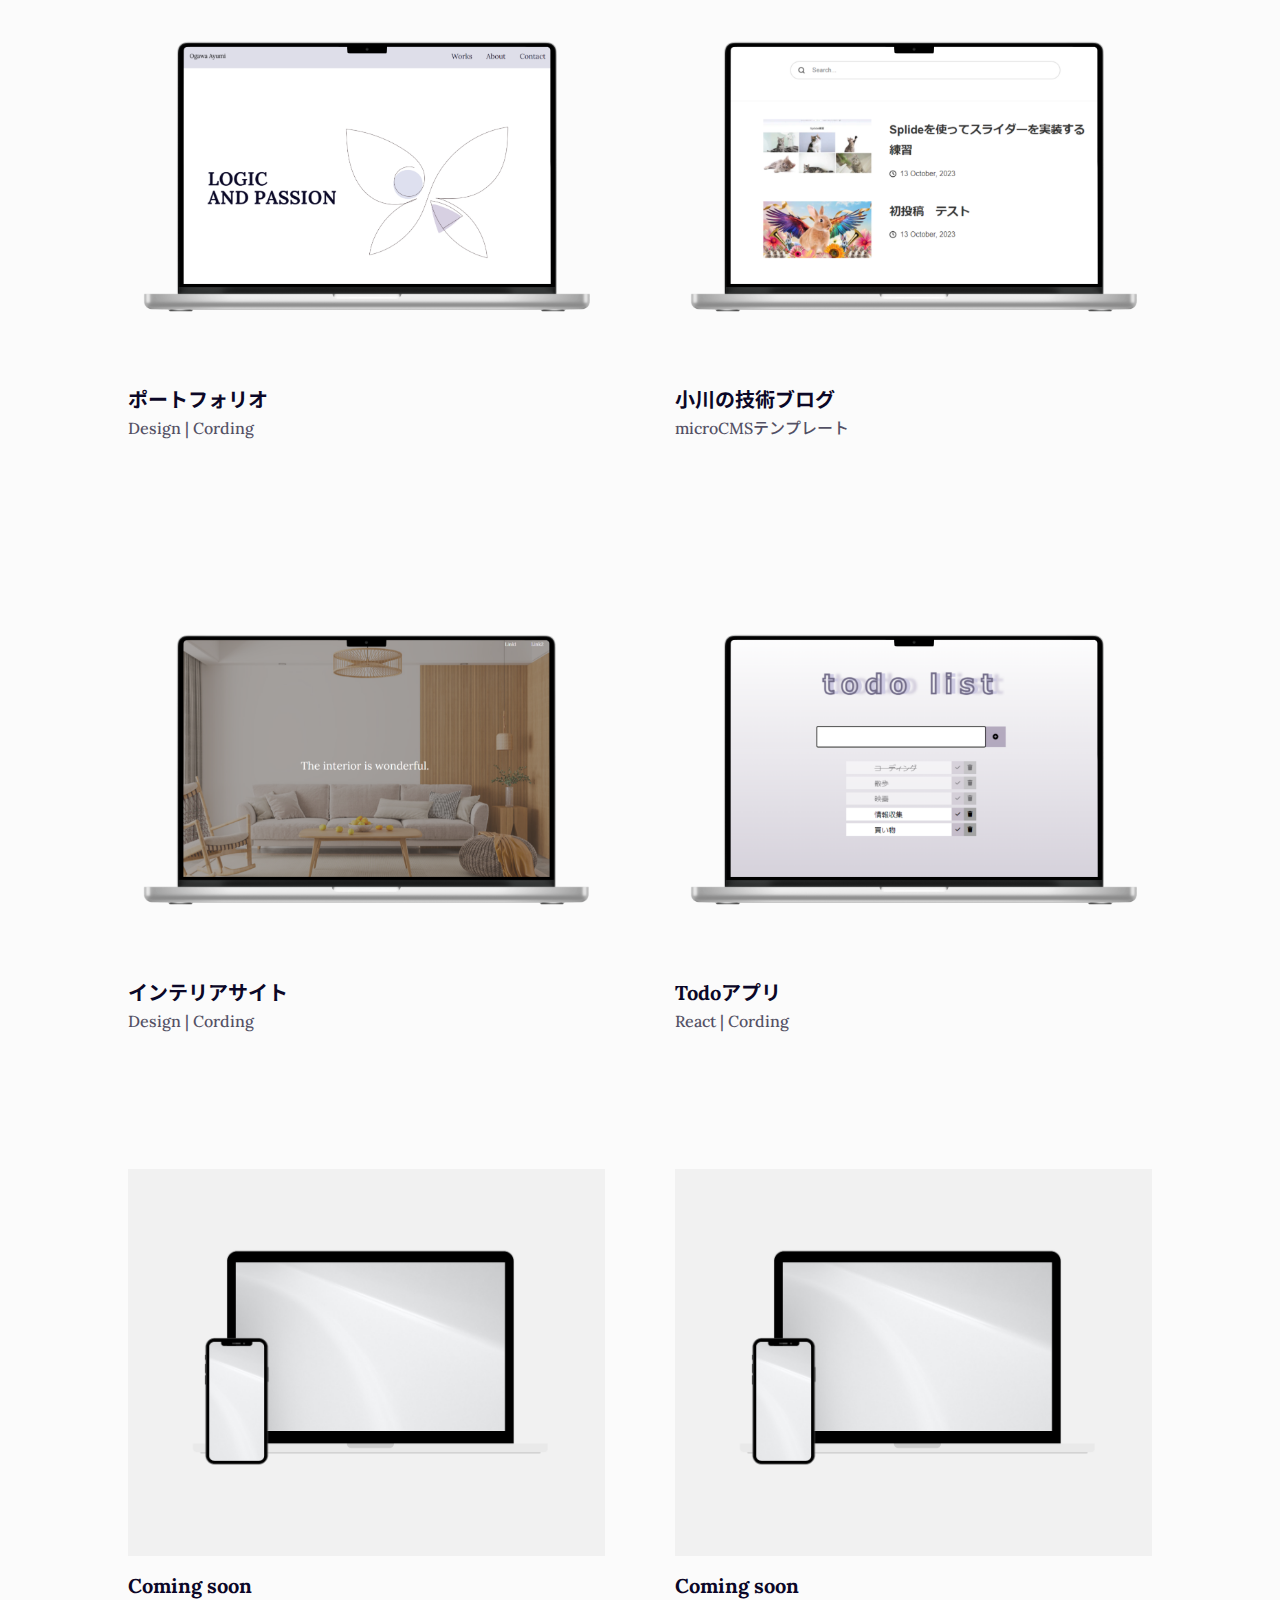
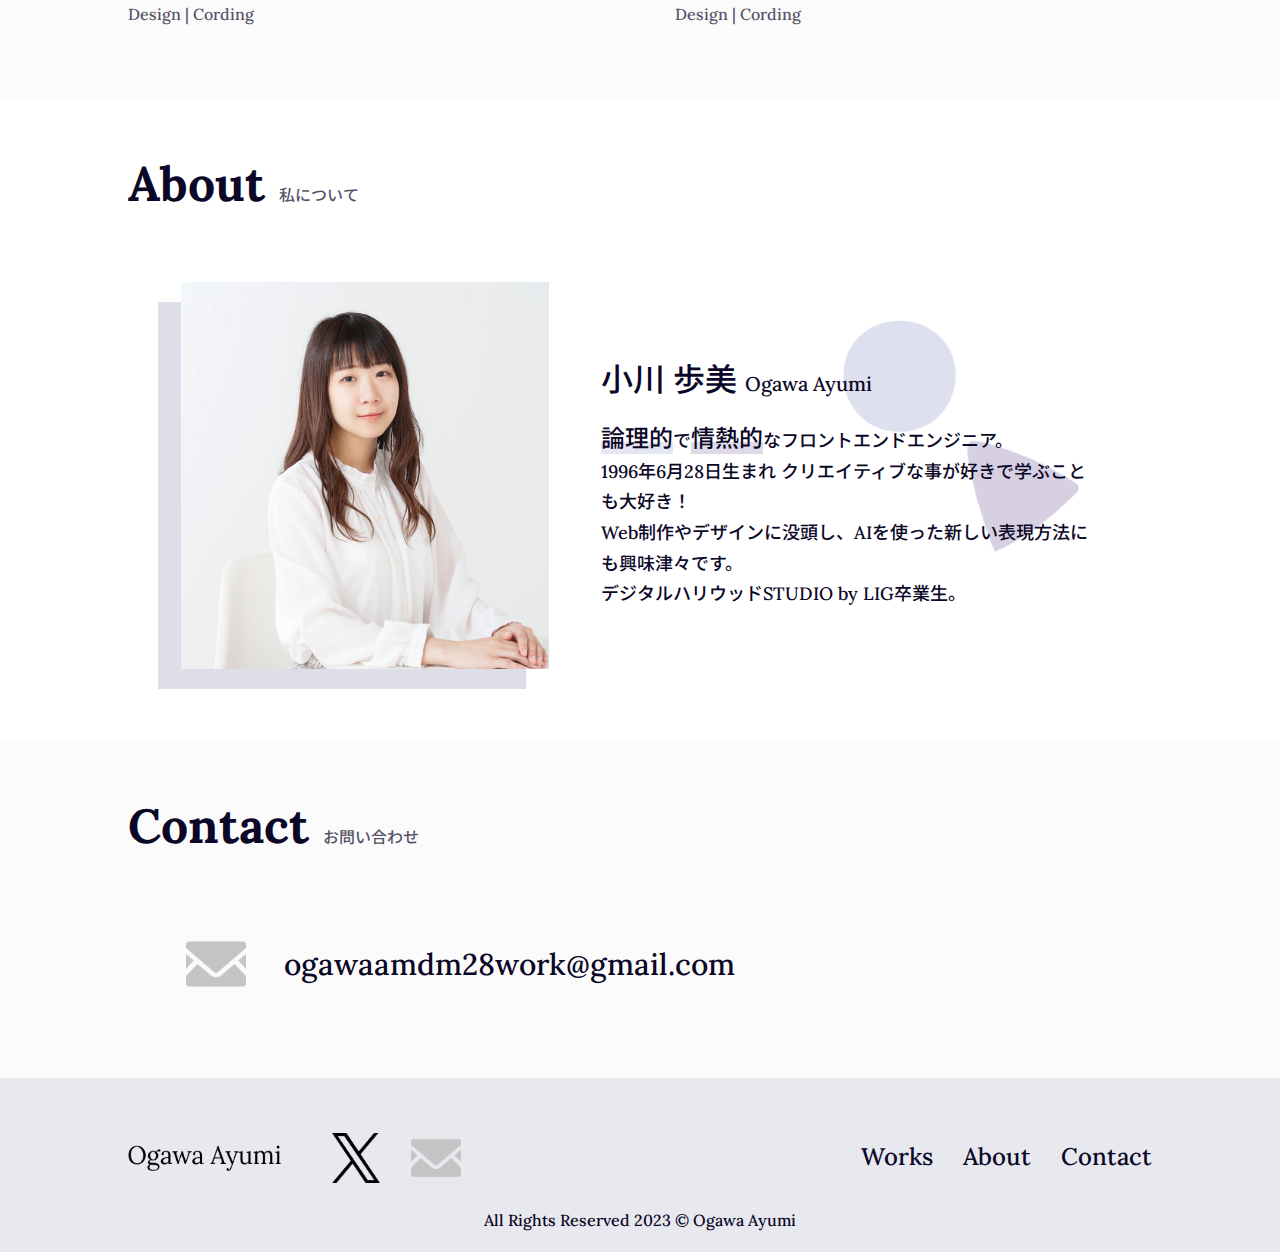
==== commit cebd1e4e: "ポートフォリオ修正更新" ====
--- a/index.html
+++ b/index.html
@@ -224,7 +224,7 @@
       <div class="c-bnr practice03">
         <div class="section3-img-box">
           <a href="pages/works-interior-site.html" target="_blank">
-          <img src="img/mp.png" alt="インテリアサイト">
+          <img src="img/interior.png" alt="インテリアサイト">
           </a>
         </div>
       </div>
@@ -235,15 +235,22 @@
       </div>
     </div>
   
-      <div class="section3-flex-column">
-        <div class="section3-img-box c-bnr practice03">
-          <img src="img/mp.png" alt="モックアップ画像">
-        </div>
-        <div class="section3-text-box">
-          <h3>Coming soon</h3>
-        <p>Design | Cording</p>
-        </div>
-      </div>
+    <div class="section3-flex-column">
+
+      <div class="c-bnr practice03">
+        <div class="section3-img-box">
+          <a href="https://react-todo-r7q.pages.dev/" target="_blank">
+          <img src="img/todo.png" alt="Todoアプリ">
+          </a>
+        </div>
+      </div>
+
+      <div class="section3-text-box">
+        <h3>Todoアプリ</h3>
+        <p>React | Cording</p>
+      </div>
+    </div>
+
     </div>
       <!-- 複製 -->
   <div class="section3-text-img-area">
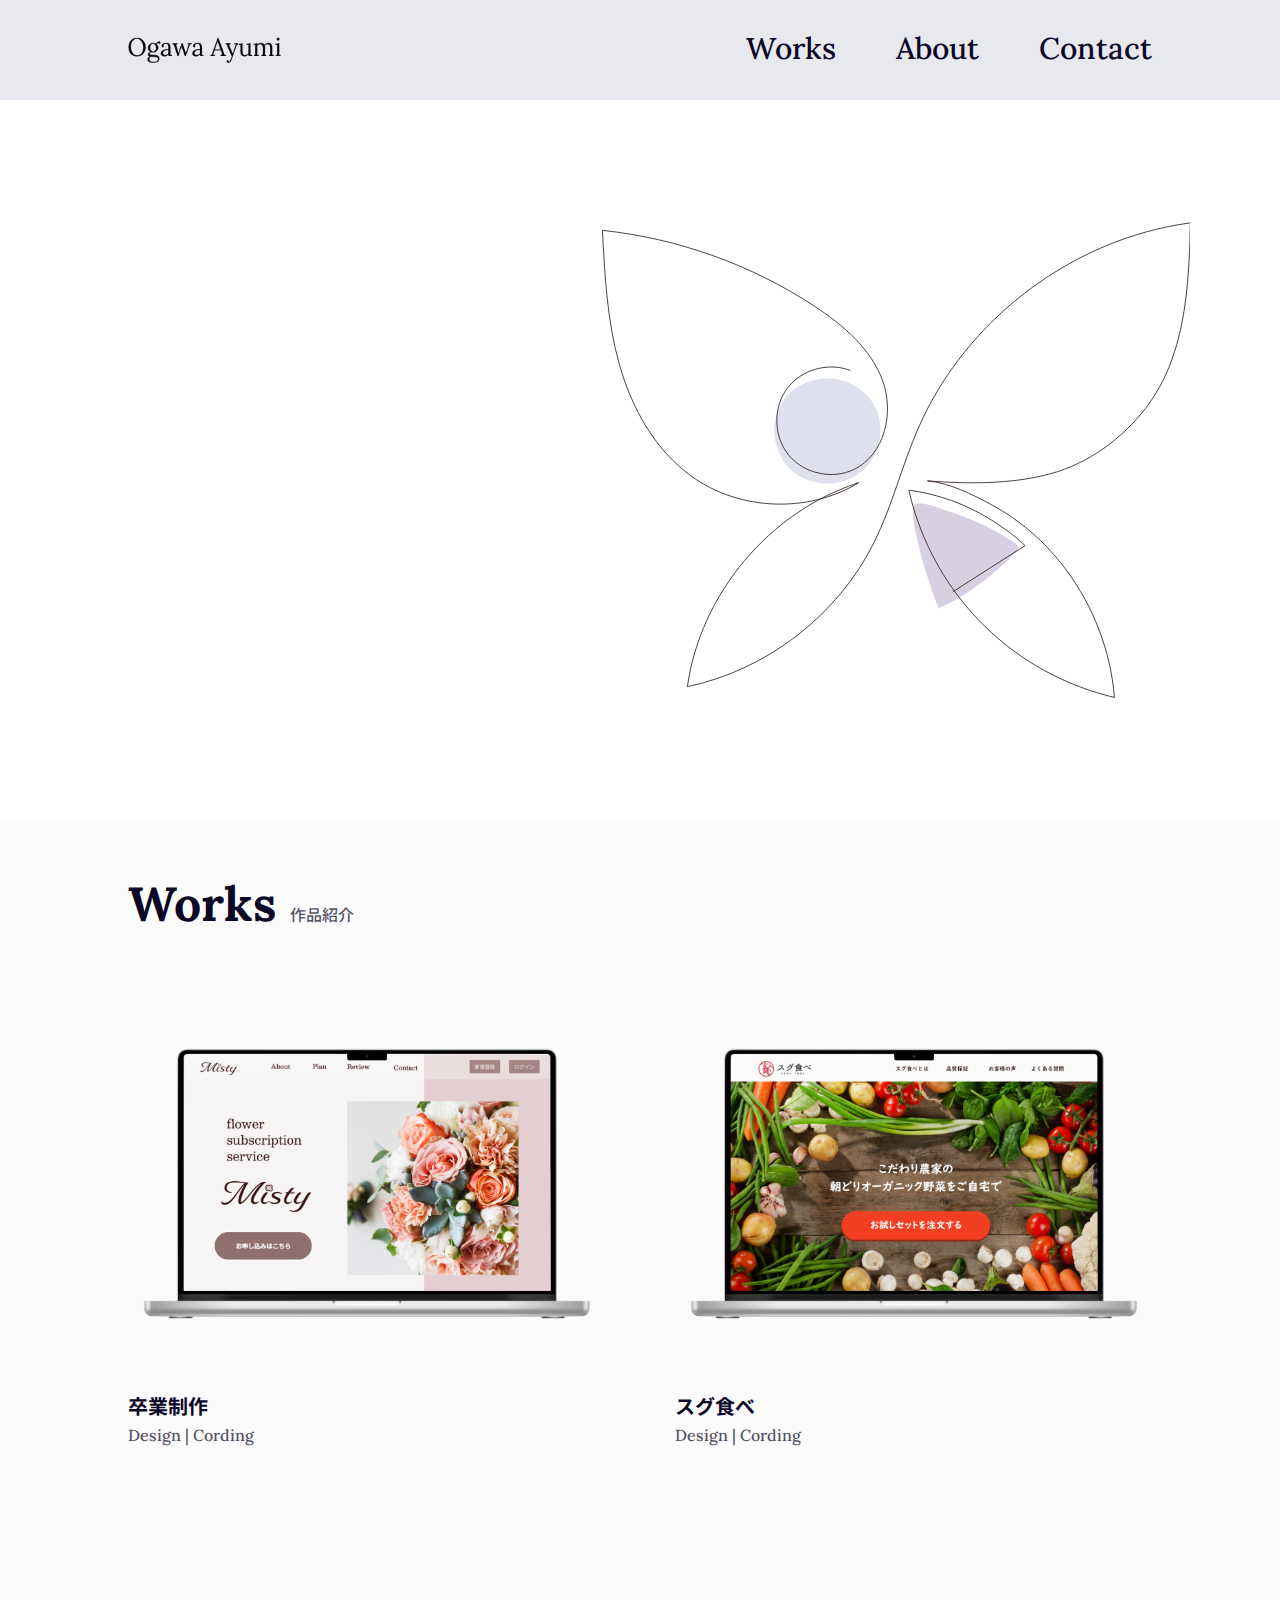
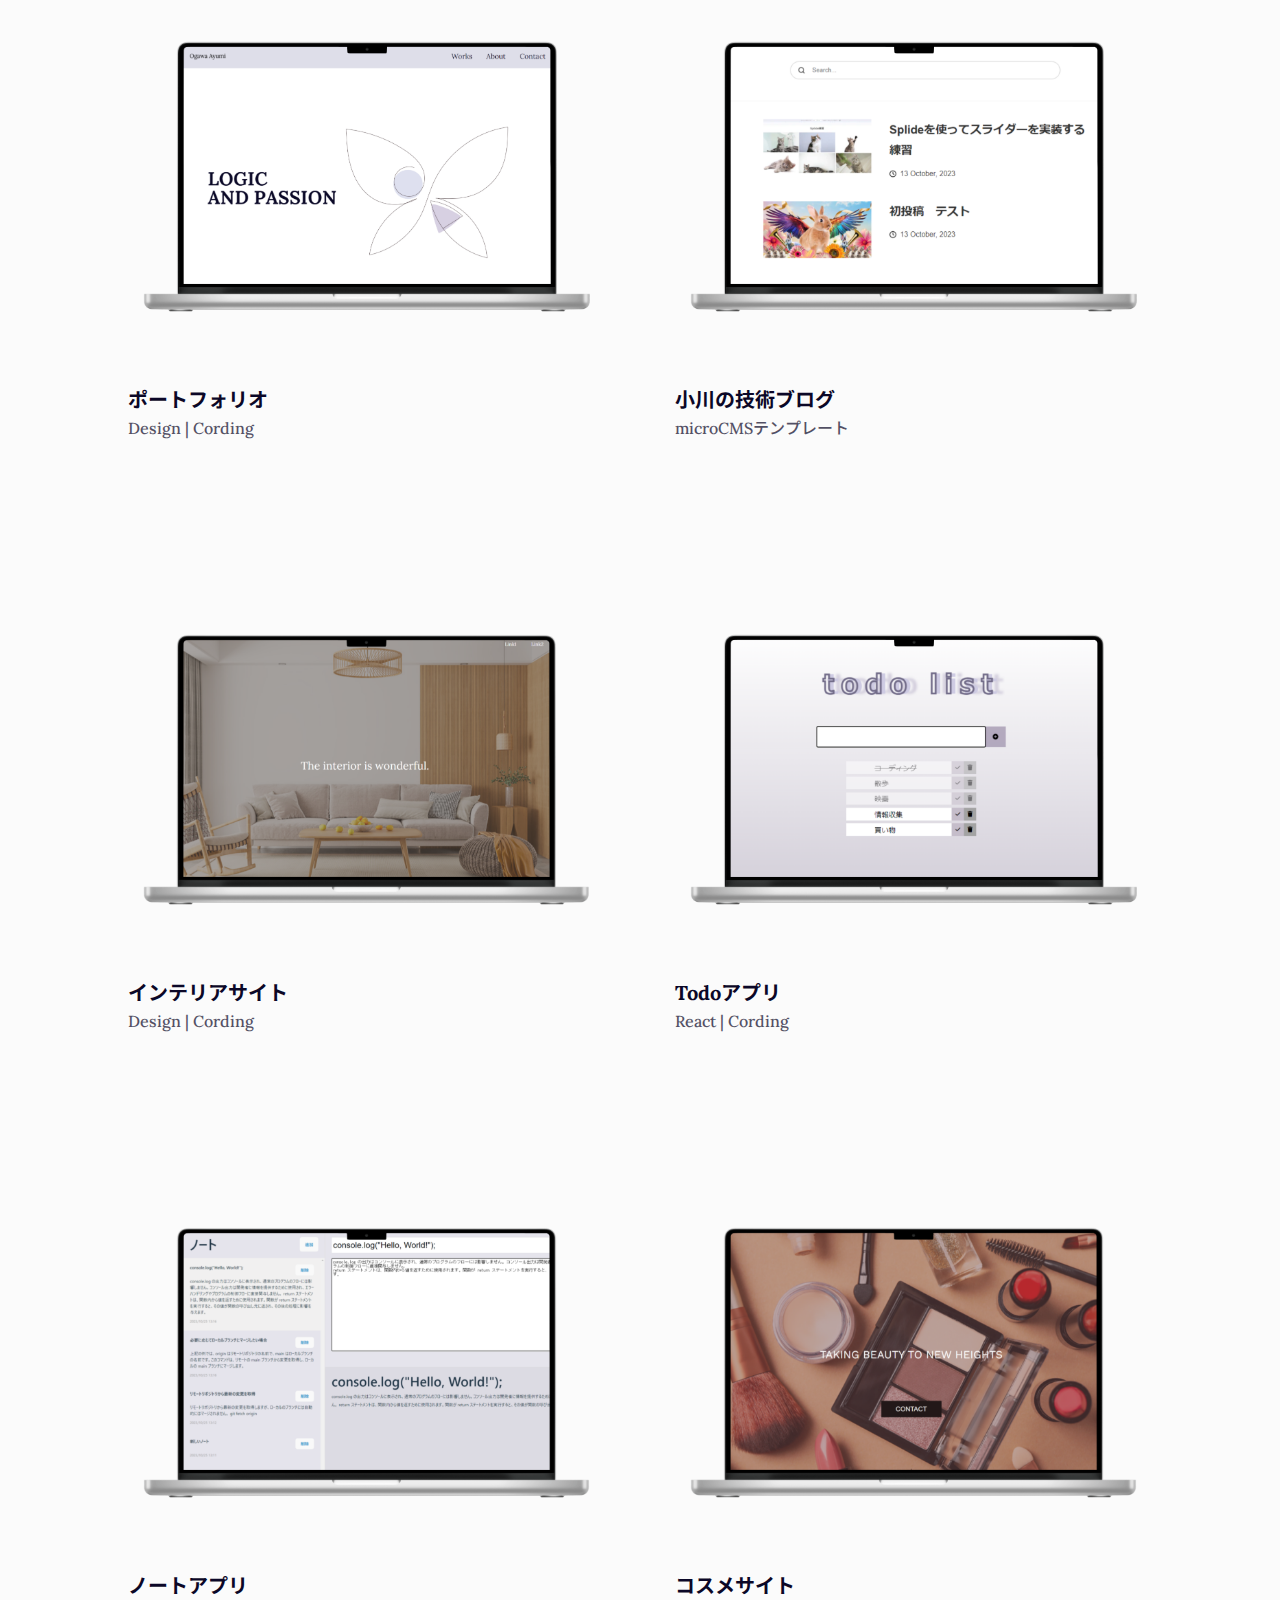
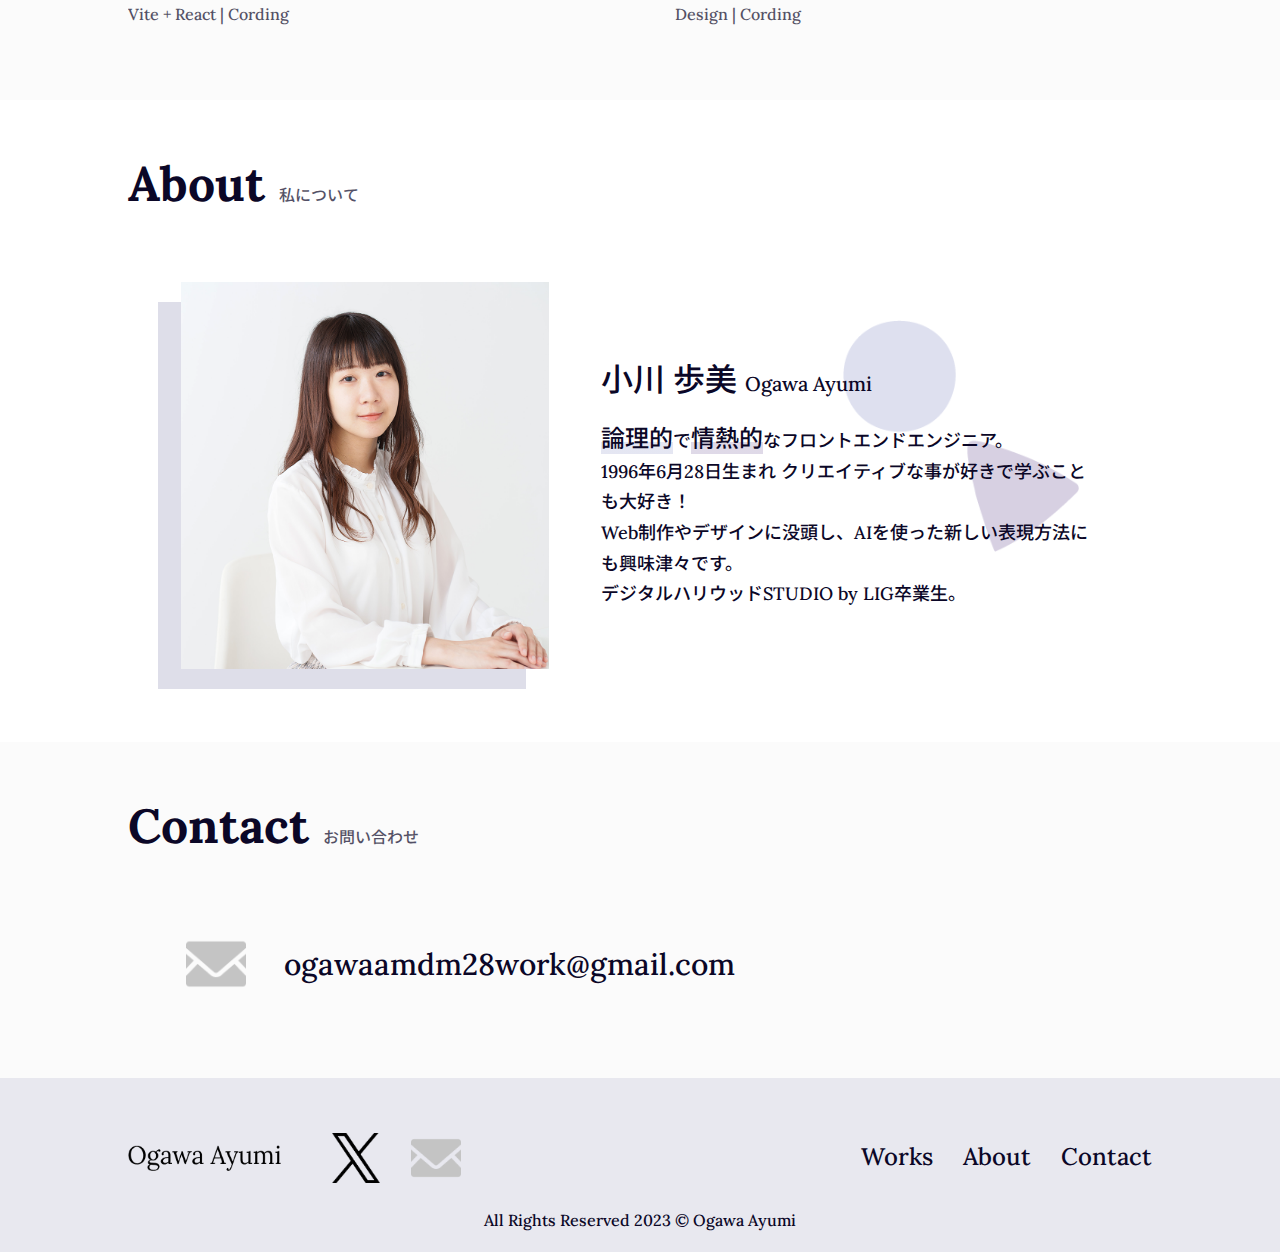
==== commit 1f5d91a2: "ポートフォリオ修正" ====
--- a/index.html
+++ b/index.html
@@ -239,7 +239,7 @@
 
       <div class="c-bnr practice03">
         <div class="section3-img-box">
-          <a href="https://react-todo-r7q.pages.dev/" target="_blank">
+          <a href="pages/works-ToDo-app.html" target="_blank">
           <img src="img/todo.png" alt="Todoアプリ">
           </a>
         </div>
@@ -253,27 +253,41 @@
 
     </div>
       <!-- 複製 -->
-  <div class="section3-text-img-area">
-    <div class="section3-flex-column">
-      <div class="section3-img-box c-bnr practice03">
-        <img src="img/mp.png" alt="モックアップ画像">
-      </div>
-      <div class="section3-text-box">
-        <h3>Coming soon</h3>
-        <p>Design | Cording</p>
-      </div>
-    </div>
-
-    <div class="section3-flex-column">
-      <div class="section3-img-box c-bnr practice03">
-        <img src="img/mp.png" alt="名刺">
-      </div>
-      <div class="section3-text-box">
-        <h3>Coming soon</h3>
-        <p>Design | Cording</p>
-      </div>
-    </div>
-  </div>
+      <div class="section3-text-img-area">
+
+
+        <div class="section3-flex-column">
+        <div class="c-bnr practice03">
+          <div class="section3-img-box">
+            <a href="pages/works-note-app.html" target="_blank">
+            <img src="img/note-app.png" alt="ノートアプリ">
+            </a>
+          </div>
+        </div>
+  
+        <div class="section3-text-box">
+          <h3>ノートアプリ</h3>
+          <p>Vite + React | Cording</p>
+        </div>
+      </div>
+    
+      <div class="section3-flex-column">
+  
+        <div class="c-bnr practice03">
+          <div class="section3-img-box">
+            <a href="pages/works-cosmetics-site.html" target="_blank">
+            <img src="img/cosmetics.png" alt="コスメサイト">
+            </a>
+          </div>
+        </div>
+  
+        <div class="section3-text-box">
+          <h3>コスメサイト</h3>
+          <p>Design | Cording</p>
+        </div>
+      </div>
+  
+      </div>
 
   </div>
   </div>
--- a/css/common.css
+++ b/css/common.css
@@ -516,7 +516,7 @@
 .section4-text-box-bg img {
   width: 100%;
   height: 100%;
-  object-fit: cover;
+  object-fit: contain;
 }
 
 
